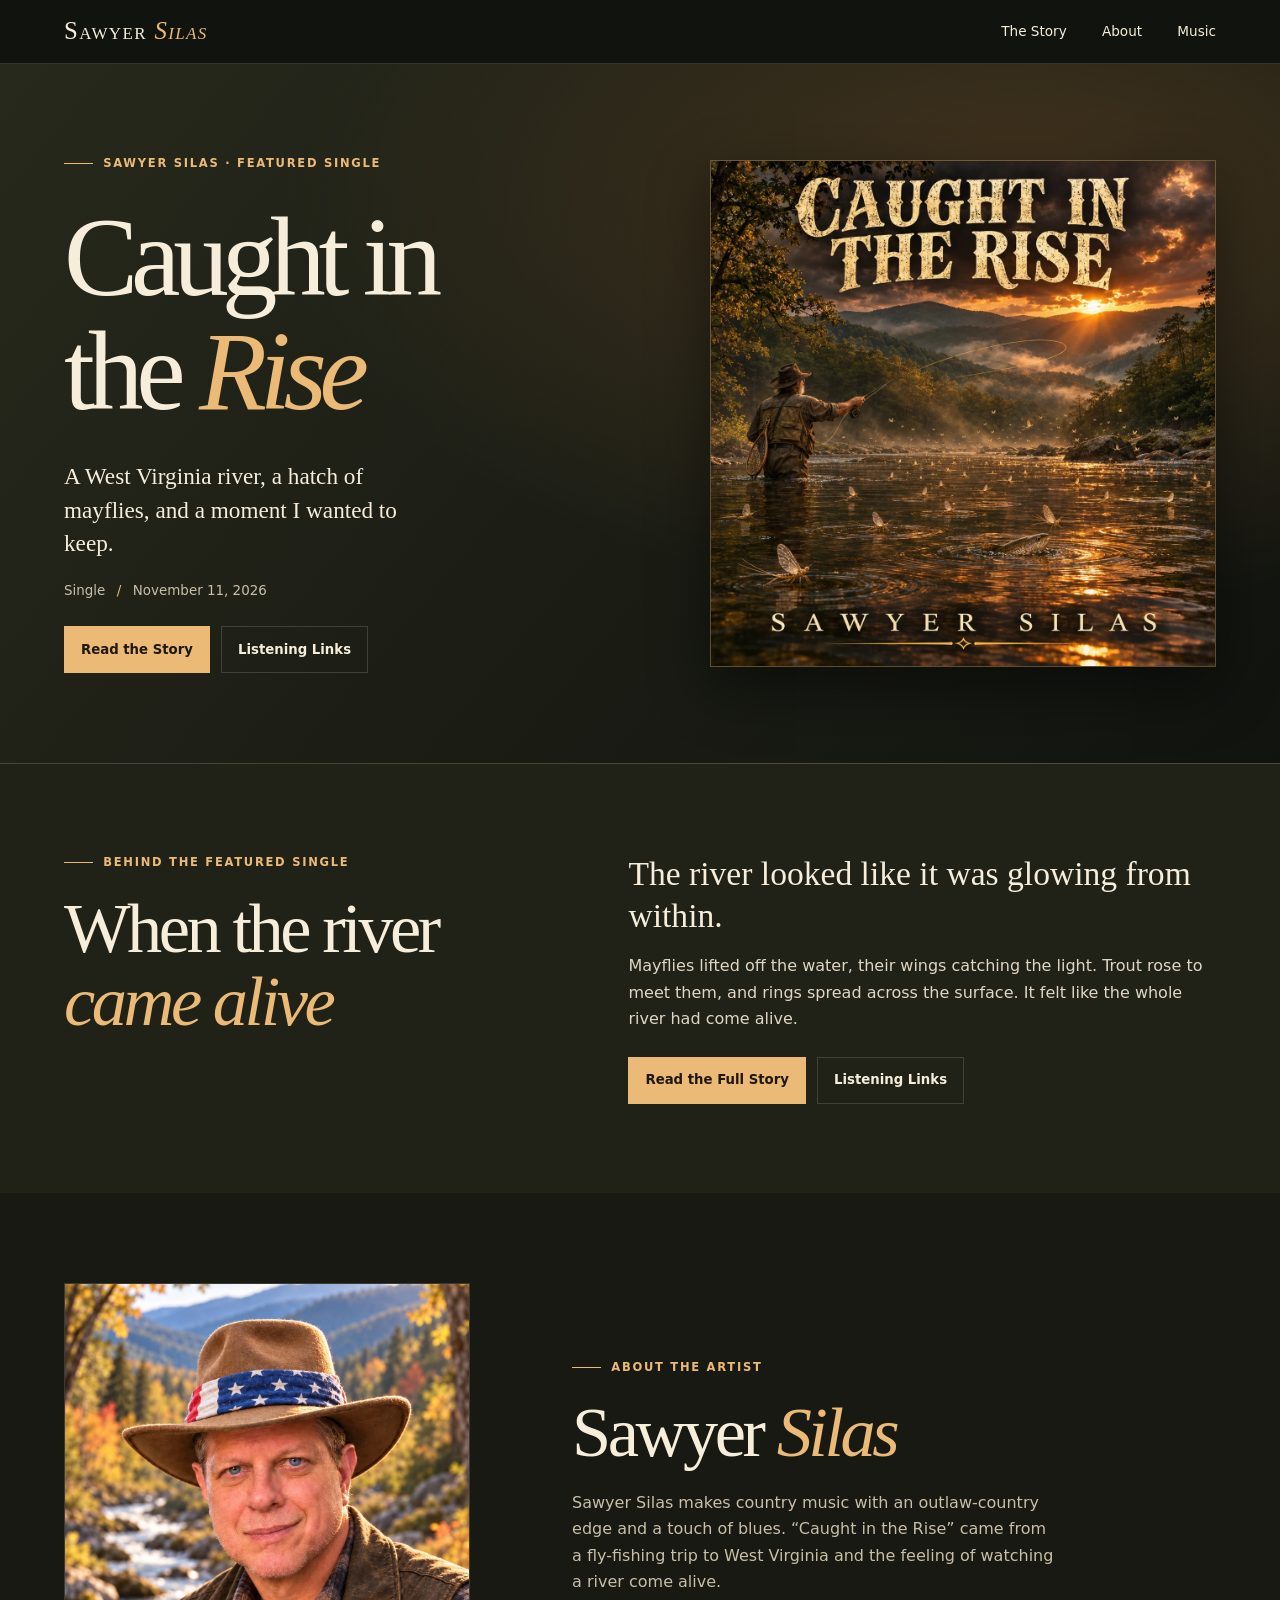
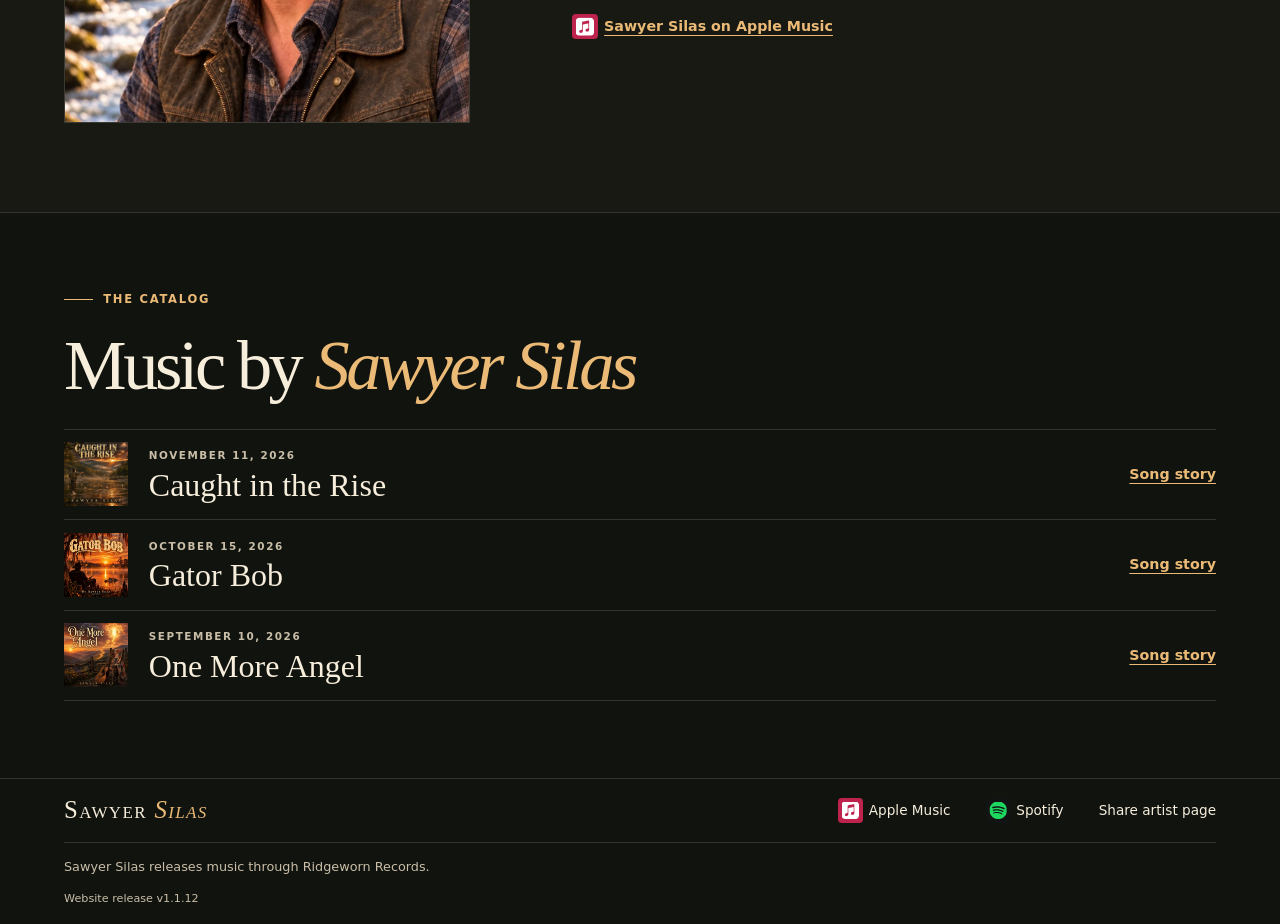
==== public/index.html @ faea5352 "Add files via upload" ====
<!doctype html>
<html lang="en">
<head>
  <meta charset="utf-8">
  <meta name="viewport" content="width=device-width, initial-scale=1">
  <meta name="theme-color" content="#171912">
  <meta name="description" content="The official music site of Sawyer Silas. Read the story behind Caught in the Rise and explore the releases.">
  <meta property="og:type" content="website">
  <meta property="og:title" content="Caught in the Rise | Sawyer Silas">
  <meta property="og:description" content="A West Virginia river, a hatch of mayflies, and the story behind Caught in the Rise by Sawyer Silas.">
  <meta property="og:image" content="./assets/caught-in-the-rise-social.jpg">
  <meta property="og:image:type" content="image/jpeg">
  <meta property="og:image:width" content="1200">
  <meta property="og:image:height" content="630">
  <meta property="og:image:alt" content="Caught in the Rise by Sawyer Silas — When the river came alive">
  <title>Sawyer Silas | Official Music</title>
  <link rel="icon" href="./assets/mark.svg" type="image/svg+xml">
  <link rel="stylesheet" href="./styles.css?v=1.1.12">
  <script src="./site.js?v=1.1.12" defer></script>
</head>
<body>
  <a class="skip" href="#main">Skip to music</a>
  <header class="top">
    <div class="wrap top-inner">
      <a class="wordmark" href="./">Sawyer <i>Silas</i></a>
      <nav aria-label="Main navigation">
        <a href="#story">The Story</a>
        <a href="#artist">About</a>
        <a href="#music">Music</a>
      </nav>
    </div>
  </header>
  <main id="main">
    <section class="hero" aria-labelledby="release-title">
      <div class="wrap hero-inner">
        <div class="hero-copy">
          <p class="eyebrow"><span></span> Sawyer Silas · Featured single</p>
          <h1 id="release-title">Caught in<br>the <em>Rise</em></h1>
          <p class="lede">A West Virginia river, a hatch of mayflies, and a moment I wanted to keep.</p>
          <p class="release-date">Single <span aria-hidden="true">/</span> <time datetime="2026-11-11">November 11, 2026</time></p>
          <div class="actions">
            <a class="button primary" href="./songs/caught-in-the-rise/#story">Read the Story</a>
            <a class="button quiet" href="./songs/caught-in-the-rise/#listen">Listening Links</a>
          </div>
        </div>
        <figure class="cover">
          <img src="./assets/caught-in-the-rise.webp" alt="Caught in the Rise cover art showing a fly angler casting across a mountain river at sunset" width="1200" height="1200" fetchpriority="high">
        </figure>
      </div>
    </section>

    <section class="story" id="story" aria-labelledby="story-title">
      <div class="wrap story-grid">
        <div>
          <p class="eyebrow"><span></span> Behind the featured single</p>
          <h2 id="story-title">When the river<br><em>came alive</em></h2>
        </div>
        <div class="story-copy">
          <p class="opening">The river looked like it was glowing from within.</p>
          <p>Mayflies lifted off the water, their wings catching the light. Trout rose to meet them, and rings spread across the surface. It felt like the whole river had come alive.</p>
          <div class="actions" id="listen">
            <a class="button primary" href="./songs/caught-in-the-rise/#story">Read the Full Story</a>
            <a class="button quiet" href="./songs/caught-in-the-rise/#listen">Listening Links</a>
          </div>
        </div>
      </div>
    </section>

    <section class="artist" id="artist" aria-labelledby="artist-title">
      <div class="wrap artist-grid">
        <img class="portrait" src="./assets/sawyer-silas.webp" alt="Sawyer Silas in a brown hat beside an autumn mountain creek" width="1122" height="1402" loading="lazy">
        <div>
          <p class="eyebrow"><span></span> About the artist</p>
          <h2 id="artist-title">Sawyer <em>Silas</em></h2>
          <p>Sawyer Silas makes country music with an outlaw-country edge and a touch of blues. “Caught in the Rise” came from a fly-fishing trip to West Virginia and the feeling of watching a river come alive.</p>
          <a class="service-link text-link" href="https://music.apple.com/us/artist/sawyer-silas/6808334229"><svg class="service-icon" aria-hidden="true" focusable="false"><use href="./assets/music-services.svg#applemusic"></use></svg>Sawyer Silas on Apple Music</a>
        </div>
      </div>
    </section>

    <section class="music" id="music" aria-labelledby="music-title">
      <div class="wrap">
        <p class="eyebrow"><span></span> The catalog</p>
        <h2 id="music-title">Music by <em>Sawyer Silas</em></h2>
        <div class="record-list" id="records">
          <article class="record" data-title="Caught in the Rise" data-date="2026-11-11">
            <img src="./assets/caught-in-the-rise.webp" alt="" width="64" height="64" loading="lazy">
            <div><p class="record-date"><time datetime="2026-11-11">November 11, 2026</time></p><h3><a href="./songs/caught-in-the-rise/">Caught in the Rise</a></h3></div>
            <a class="text-link" href="./songs/caught-in-the-rise/#story" aria-label="Read the story behind Caught in the Rise">Song story</a>
          </article>
          <article class="record" data-title="Gator Bob" data-date="2026-10-15">
            <img src="./assets/gator-bob.jpg" alt="" width="64" height="64" loading="lazy">
            <div><p class="record-date"><time datetime="2026-10-15">October 15, 2026</time></p><h3><a href="./songs/gator-bob/">Gator Bob</a></h3></div>
            <a class="text-link" href="./songs/gator-bob/#story" aria-label="Read the story behind Gator Bob">Song story</a>
          </article>
          <article class="record" data-title="One More Angel" data-date="2026-09-10">
            <img src="./assets/one-more-angel.jpg" alt="" width="64" height="64" loading="lazy">
            <div><p class="record-date"><time datetime="2026-09-10">September 10, 2026</time></p><h3><a href="./songs/one-more-angel/">One More Angel</a></h3></div>
            <a class="text-link" href="./songs/one-more-angel/#story" aria-label="Read the story behind One More Angel">Song story</a>
          </article>
        </div>
      </div>
    </section>
  </main>
  <footer class="footer">
    <div class="wrap footer-inner">
      <a class="wordmark" href="./">Sawyer <i>Silas</i></a>
      <nav aria-label="Artist and sharing links">
        <a class="service-link" href="https://music.apple.com/us/artist/sawyer-silas/6808334229"><svg class="service-icon" aria-hidden="true" focusable="false"><use href="./assets/music-services.svg#applemusic"></use></svg>Apple Music</a>
        <a class="service-link" href="https://open.spotify.com/artist/2IvsRWouUpZ3KpmjlUSfos"><svg class="service-icon" aria-hidden="true" focusable="false"><use href="./assets/music-services.svg#spotify"></use></svg>Spotify</a>
        <button id="share" type="button" hidden>Share artist page</button>
      </nav>
      <span id="share-status" role="status"></span>
    </div>
    <p class="wrap label-credit">Sawyer Silas releases music through Ridgeworn Records.</p>
    <p class="wrap site-release">Website release v1.1.12</p>
  </footer>
</body>
</html>
---- public/styles.css ----
:root{color-scheme:dark;--ink:#171912;--deep:#11130f;--cream:#f6eddb;--muted:#c9bea8;--gold:#ebba76;--line:#ffffff25;--serif:Georgia,"Times New Roman",serif;--sans:system-ui,sans-serif}
*{box-sizing:border-box}
[hidden]{display:none!important}
html{scroll-behavior:smooth}
body{margin:0;background:var(--ink);color:var(--cream);font:1rem/1.65 var(--sans)}
a{color:inherit;text-decoration:none}
button{font:inherit}
a:focus-visible,button:focus-visible,audio:focus-visible{outline:2px solid var(--gold);outline-offset:5px}
img{display:block;max-width:100%;height:auto}
figure,p{margin:0}
.wrap{width:min(100% - 3rem,1152px);margin-inline:auto}
.skip{position:absolute;top:1rem;left:1rem;z-index:2;transform:translateY(-200%);background:var(--gold);color:var(--deep);padding:.7rem 1rem}
.skip:focus{transform:none}
.top{border-bottom:1px solid var(--line);background:var(--deep)}
.top-inner,.footer-inner{display:flex;align-items:center;justify-content:space-between;gap:1.5rem;padding-block:1.2rem}
.wordmark{font:small-caps 1.55rem/1 var(--serif);letter-spacing:.055em;white-space:nowrap}
.wordmark i,h1 em,h2 em{color:var(--gold);font-weight:400}
nav{display:flex;align-items:center;flex-wrap:wrap;gap:clamp(.8rem,3vw,2.2rem);font-size:.85rem}
nav a:hover,.text-link:hover,nav button:hover{color:var(--gold)}
.hero{background:radial-gradient(ellipse at 80% 20%,#42331d 0%,transparent 51%),linear-gradient(130deg,#27291c,var(--deep));border-bottom:1px solid var(--line)}
.hero-inner{display:grid;grid-template-columns:1fr minmax(0,.91fr);align-items:center;gap:clamp(2.5rem,7vw,7rem);padding-block:clamp(3rem,7vw,6.6rem)}
.eyebrow,.place,.record-date{font-size:.72rem;text-transform:uppercase;letter-spacing:.15em;font-weight:700}
.eyebrow{color:var(--gold);display:flex;align-items:center;gap:.65rem}
.eyebrow span{display:inline-block;width:1.8rem;height:1px;background:currentColor}
h1,h2,h3{margin:0;font-family:var(--serif);font-weight:400;line-height:1.03}
h1{font-size:clamp(3.9rem,8.7vw,8.4rem);letter-spacing:-.065em;margin:.25em 0 .27em}
h2{font-size:clamp(2.65rem,5.5vw,5.25rem);letter-spacing:-.049em;margin:.28em 0 .3em}
h3{font-size:clamp(1.35rem,2.5vw,2rem);overflow-wrap:anywhere}
.lede{font:clamp(1.15rem,2.5vw,1.45rem)/1.45 var(--serif);max-width:29ch;color:var(--cream)}
.release-date{color:var(--muted);font-size:.84rem;margin-top:1.2rem}
.release-date span{padding-inline:.45rem;color:var(--gold)}
.actions{display:flex;flex-wrap:wrap;gap:.7rem;margin-top:1.5rem}
.button{display:inline-flex;justify-content:center;align-items:center;gap:.85rem;padding:.72rem 1rem;min-height:46px;border:1px solid var(--line);font-weight:700;font-size:.83rem}
.primary{background:var(--gold);border-color:var(--gold);color:#20180e}
.primary:hover{background:#fbd095}
.quiet:hover{border-color:var(--gold);color:var(--gold)}
.cover img{width:100%;border:1px solid #b7915870;box-shadow:0 20px 56px #0007}
.story{background:#202218}
.story-grid{display:grid;grid-template-columns:.83fr 1fr;gap:clamp(2rem,6vw,6rem);padding-block:clamp(3rem,7vw,6.2rem)}
.place{color:var(--muted)}
.story-copy{max-width:65ch}
.story-copy p+p{margin-top:1rem}
.story-copy p{color:#e0d6c5}
.story-copy .opening{font:clamp(1.45rem,3vw,2.1rem)/1.25 var(--serif);color:var(--cream)}
blockquote{margin:1.55rem 0 0;padding:.35rem 0 .35rem 1.2rem;border-left:2px solid var(--gold);font:italic clamp(1.35rem,3vw,2rem)/1.3 var(--serif);color:var(--gold)}
.listen{border-block:1px solid #8a69454d;background:#2e271b}
.listen-inner{display:grid;grid-template-columns:.83fr 1fr;align-items:center;gap:clamp(1.1rem,6vw,6rem);padding-block:clamp(2rem,5vw,4rem)}
.listen-controls{min-width:0}
.preview-panel{
  padding:clamp(.85rem,2vw,1.2rem);
  border:1px solid #ffffff45;
  border-radius:1.15rem;
  background:linear-gradient(145deg,#ffffff35,#ffffff15);
  box-shadow:0 12px 30px #0003,inset 0 1px #ffffff2b;
}
.preview-heading{display:flex;align-items:center;justify-content:space-between;gap:.7rem;margin-bottom:.7rem;font-weight:700}
.preview-length{
  padding:.16rem .6rem;
  border:1px solid #ffffff30;
  border-radius:1rem;
  background:#17141738;
  font-size:.72rem;
  white-space:nowrap;
}
.song-preview{
  display:block;
  width:100%;
  min-height:54px;
  border-radius:.75rem;
  background:#18152080;
  color-scheme:dark;
}
.preview-credit{display:flex;align-items:center;flex-wrap:wrap;gap:.65rem;margin-top:.75rem;color:var(--cream)}
.preview-credit img{width:auto;height:30px}
.preview-unavailable{font-size:.85rem}
.release-notice{
  margin-top:1rem;
  padding:.75rem .95rem;
  border:1px solid #ffffff38;
  border-radius:.7rem;
  background:linear-gradient(145deg,#ffffff29,#ffffff15);
}
.release-notice strong{display:block;color:var(--cream)}
.release-notice span{display:block;font-size:.85rem}
.service-grid{display:grid;grid-template-columns:repeat(2,minmax(0,1fr));gap:.62rem;margin-top:1rem}
.service-grid .button{
  justify-content:flex-start;
  gap:.65rem;
  min-width:0;
  min-height:52px;
  padding:.55rem .7rem;
  border:1px solid #ffffff38;
  border-radius:.7rem;
  background:linear-gradient(145deg,#ffffff29,#ffffff15);
  box-shadow:inset 0 1px #ffffff16;
  line-height:1.2;
}
.service-grid .button:hover,.service-grid .button:focus-visible{
  border-color:var(--gold);
  background:#ffffff36;
}
.service-grid .service-icon{width:1.9rem;height:1.9rem;padding:.28rem;border-radius:.38rem}
@media(max-width:350px){.service-grid{grid-template-columns:1fr}}
.artist-grid{display:grid;grid-template-columns:minmax(0,.63fr) 1fr;align-items:center;gap:clamp(2rem,8vw,8rem);padding-block:clamp(3rem,7vw,6rem)}
.portrait{width:100%;max-height:440px;object-fit:cover;object-position:center 38%;border:1px solid var(--line)}
.artist-grid p:not(.eyebrow){max-width:48ch;color:var(--muted);margin-bottom:1.15rem}
.text-link{color:var(--gold);font-size:.89rem;font-weight:700;text-decoration:underline;text-underline-offset:.28em}
.text-link:hover{color:var(--cream)}
.music{background:var(--deep);border-top:1px solid var(--line);padding-block:clamp(3rem,6vw,5.5rem)}
.record-list{margin-top:1.7rem}
.record{display:grid;grid-template-columns:64px 1fr auto;align-items:center;gap:clamp(.7rem,2vw,1.3rem);border-top:1px solid var(--line);padding-block:.8rem}
.record:last-child{border-bottom:1px solid var(--line)}
.record img{width:64px;height:64px;object-fit:cover;background:#2e271b}
.record-date{color:var(--muted);margin-bottom:.27rem;font-size:.65rem}
.footer{background:var(--deep);border-top:1px solid var(--line)}
.footer-inner{position:relative}
.label-credit{border-top:1px solid var(--line);padding-block:.8rem;color:var(--muted);font-size:.8rem}
.footer button{background:transparent;color:inherit;padding:0;border:0;cursor:pointer}
#share-status{position:absolute;bottom:.15rem;right:0;font-size:.75rem;color:var(--gold)}
@media(max-width:730px){
  .hero-inner,.story-grid,.listen-inner,.artist-grid{grid-template-columns:1fr}
  .hero-inner{gap:2rem}
  .cover{max-width:520px}
  .portrait{max-width:370px}
  .top-inner,.footer-inner{gap:.7rem}
}
@media(max-width:380px){
  .wrap{width:calc(100% - 2rem)}
  nav{gap:.65rem}
  .wordmark{font-size:1.25rem}
  .record{grid-template-columns:50px 1fr auto}
  .record img{width:50px;height:50px}
}
@media(prefers-reduced-motion:reduce){html{scroll-behavior:auto}}

.record h3 a:hover{color:var(--gold)}
.listen-inner p:not(.eyebrow){color:var(--muted)}

.theme-gator-bob{
  --ink:#19241d;
  --deep:#111b15;
  --cream:#f5f0dc;
  --muted:#c6cfb8;
  --gold:#d8dc8e;
}
.theme-gator-bob .hero{background:radial-gradient(ellipse at 21% 15%,#4d5331,transparent 62%),linear-gradient(135deg,#253b2b,var(--deep))}
.theme-gator-bob .cover img{border-color:#929965}
.theme-gator-bob .story{background:#25382c}
.theme-gator-bob .listen{background:#2d3d27;border-color:var(--line)}
@media(min-width:731px){
  .theme-gator-bob .hero-copy{grid-column:2;grid-row:1}
  .theme-gator-bob .cover{grid-column:1;grid-row:1}
}

.theme-one-more-angel{
  --ink:#272137;
  --deep:#1c1827;
  --cream:#fcf0e5;
  --muted:#ddc9d5;
  --gold:#f0c8ae;
}
.theme-one-more-angel .hero{background:radial-gradient(ellipse at 73% 30%,#674352,transparent 60%),linear-gradient(130deg,#322a43,var(--deep))}
.theme-one-more-angel .cover img{border-color:#b68583;border-radius:42% 42% .3rem .3rem / 22% 22% .3rem .3rem;object-fit:cover}
.theme-one-more-angel .story{background:#31283d}
.theme-one-more-angel .listen{background:#403043;border-color:var(--line)}
.theme-one-more-angel .story-grid{grid-template-columns:1fr;gap:1.35rem;max-width:690px}

.service-link{display:inline-flex;align-items:center;gap:.45em}
.service-icon{width:1.8em;height:1.8em;flex:none;padding:.25em;border-radius:.28em;background:#121414;fill:#fff}
.service-icon:has(use[href$="#spotify"]){fill:#1ed760}
.service-icon:has(use[href$="#applemusic"]){background:#bd234d}
.service-icon:has(use[href$="#youtube"]),.service-icon:has(use[href$="#youtubemusic"]){background:#b31421}
.service-icon:has(use[href$="#amazonmusic"]){background:#225983}
.service-icon:has(use[href$="#iheartradio"]){background:#ad1834}
.service-icon:has(use[href$="#qobuz"]){background:#0753a4}
.service-icon-wide{width:2.55em}
.site-release{padding-bottom:1rem;color:var(--muted);font-size:.7rem}
.credits{padding-block:1rem;background:var(--deep);border-top:1px solid var(--line);color:var(--muted);font-size:.82rem}
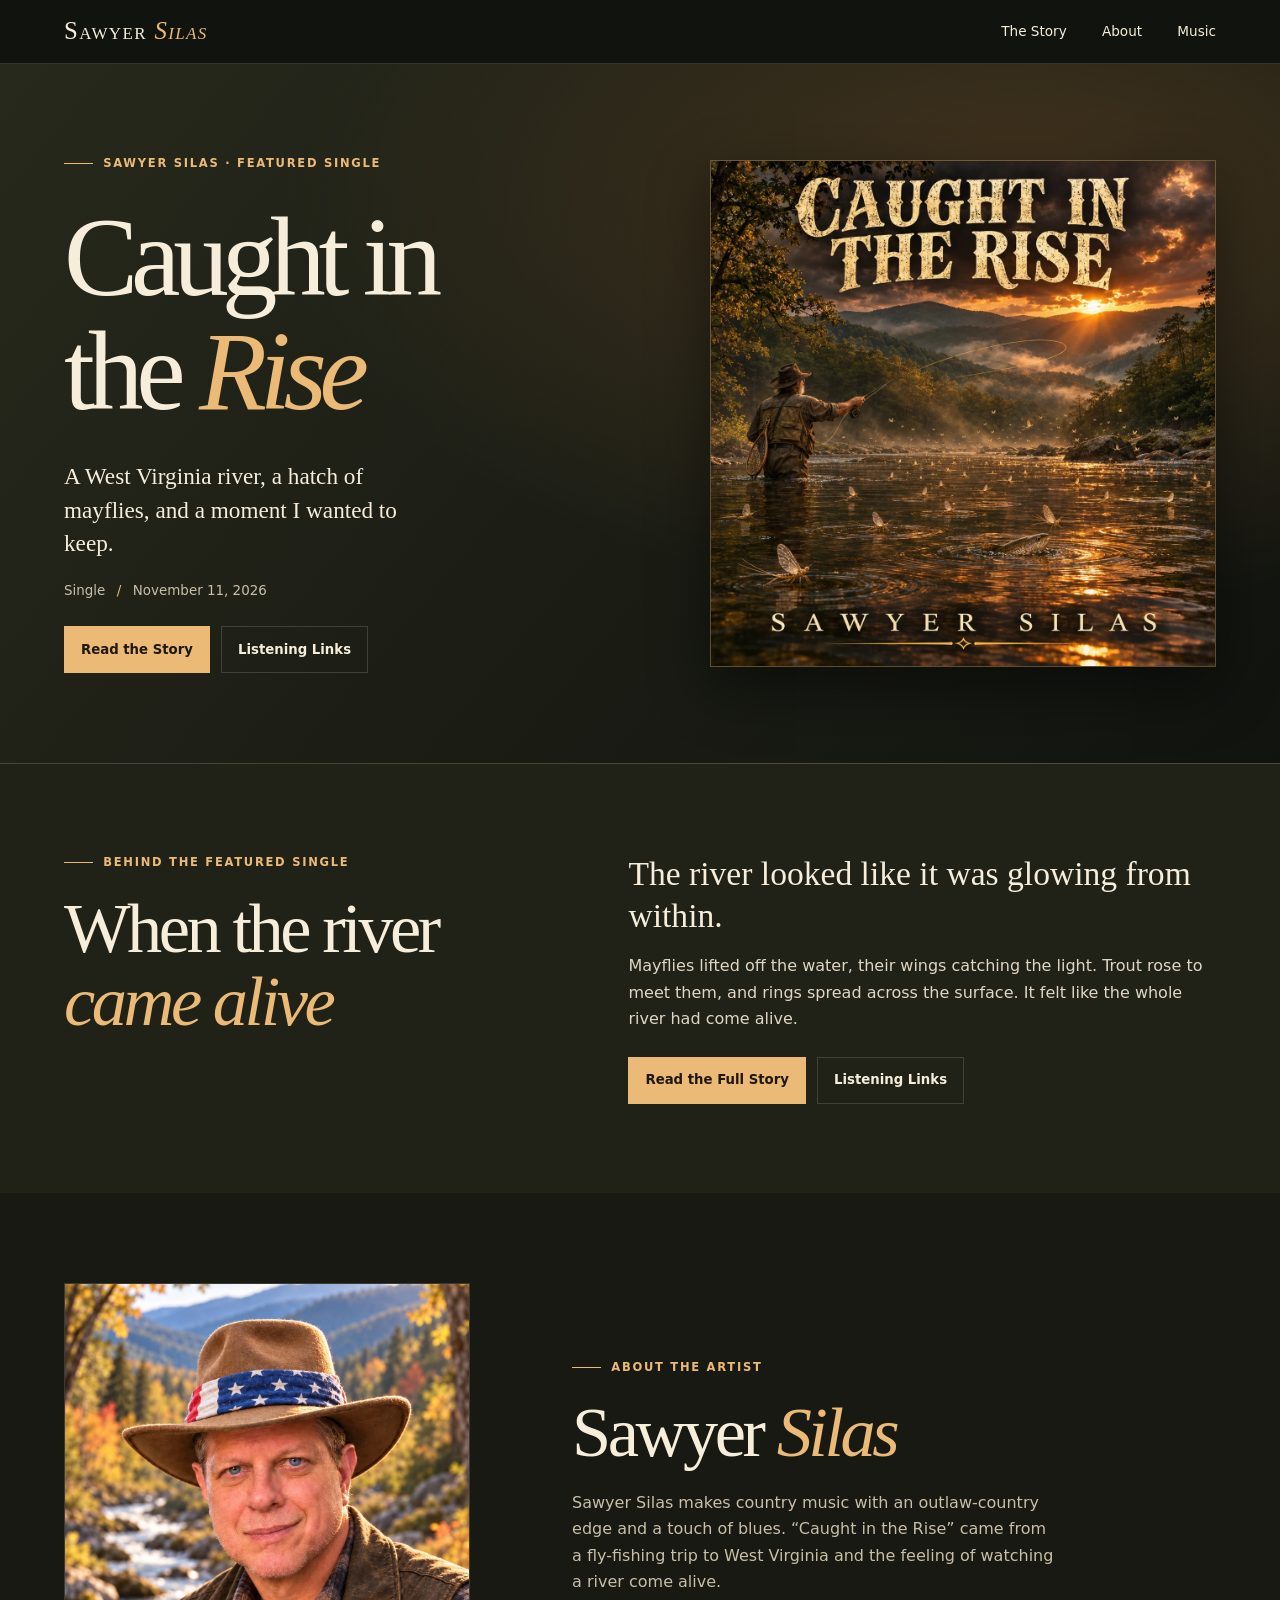
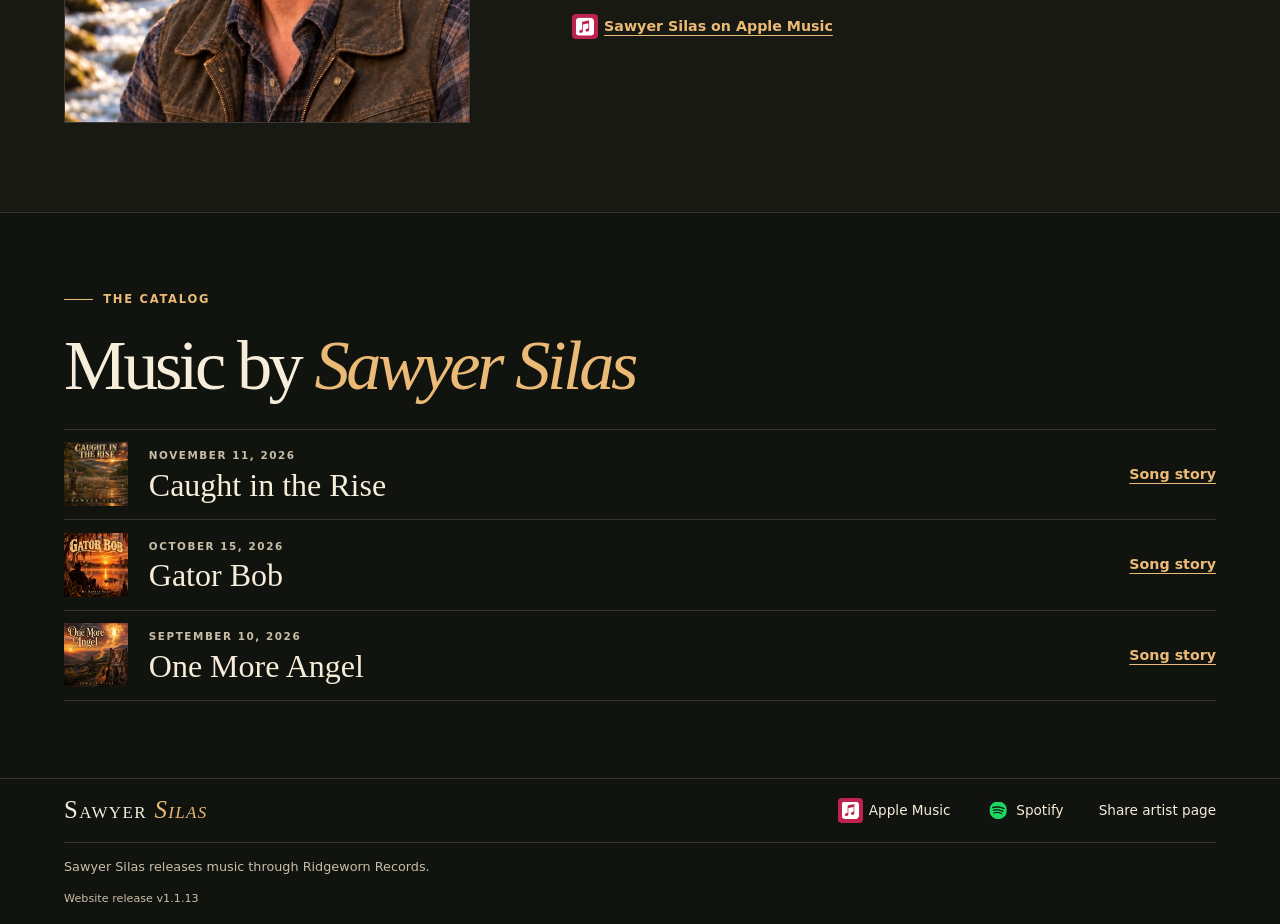
==== commit 5750dc5b: "Add files via upload" ====
--- a/public/index.html
+++ b/public/index.html
@@ -15,8 +15,8 @@
   <meta property="og:image:alt" content="Caught in the Rise by Sawyer Silas — When the river came alive">
   <title>Sawyer Silas | Official Music</title>
   <link rel="icon" href="./assets/mark.svg" type="image/svg+xml">
-  <link rel="stylesheet" href="./styles.css?v=1.1.12">
-  <script src="./site.js?v=1.1.12" defer></script>
+  <link rel="stylesheet" href="./styles.css?v=1.1.13">
+  <script src="./site.js?v=1.1.13" defer></script>
 </head>
 <body>
   <a class="skip" href="#main">Skip to music</a>
@@ -113,7 +113,7 @@
       <span id="share-status" role="status"></span>
     </div>
     <p class="wrap label-credit">Sawyer Silas releases music through Ridgeworn Records.</p>
-    <p class="wrap site-release">Website release v1.1.12</p>
+    <p class="wrap site-release">Website release v1.1.13</p>
   </footer>
 </body>
 </html>
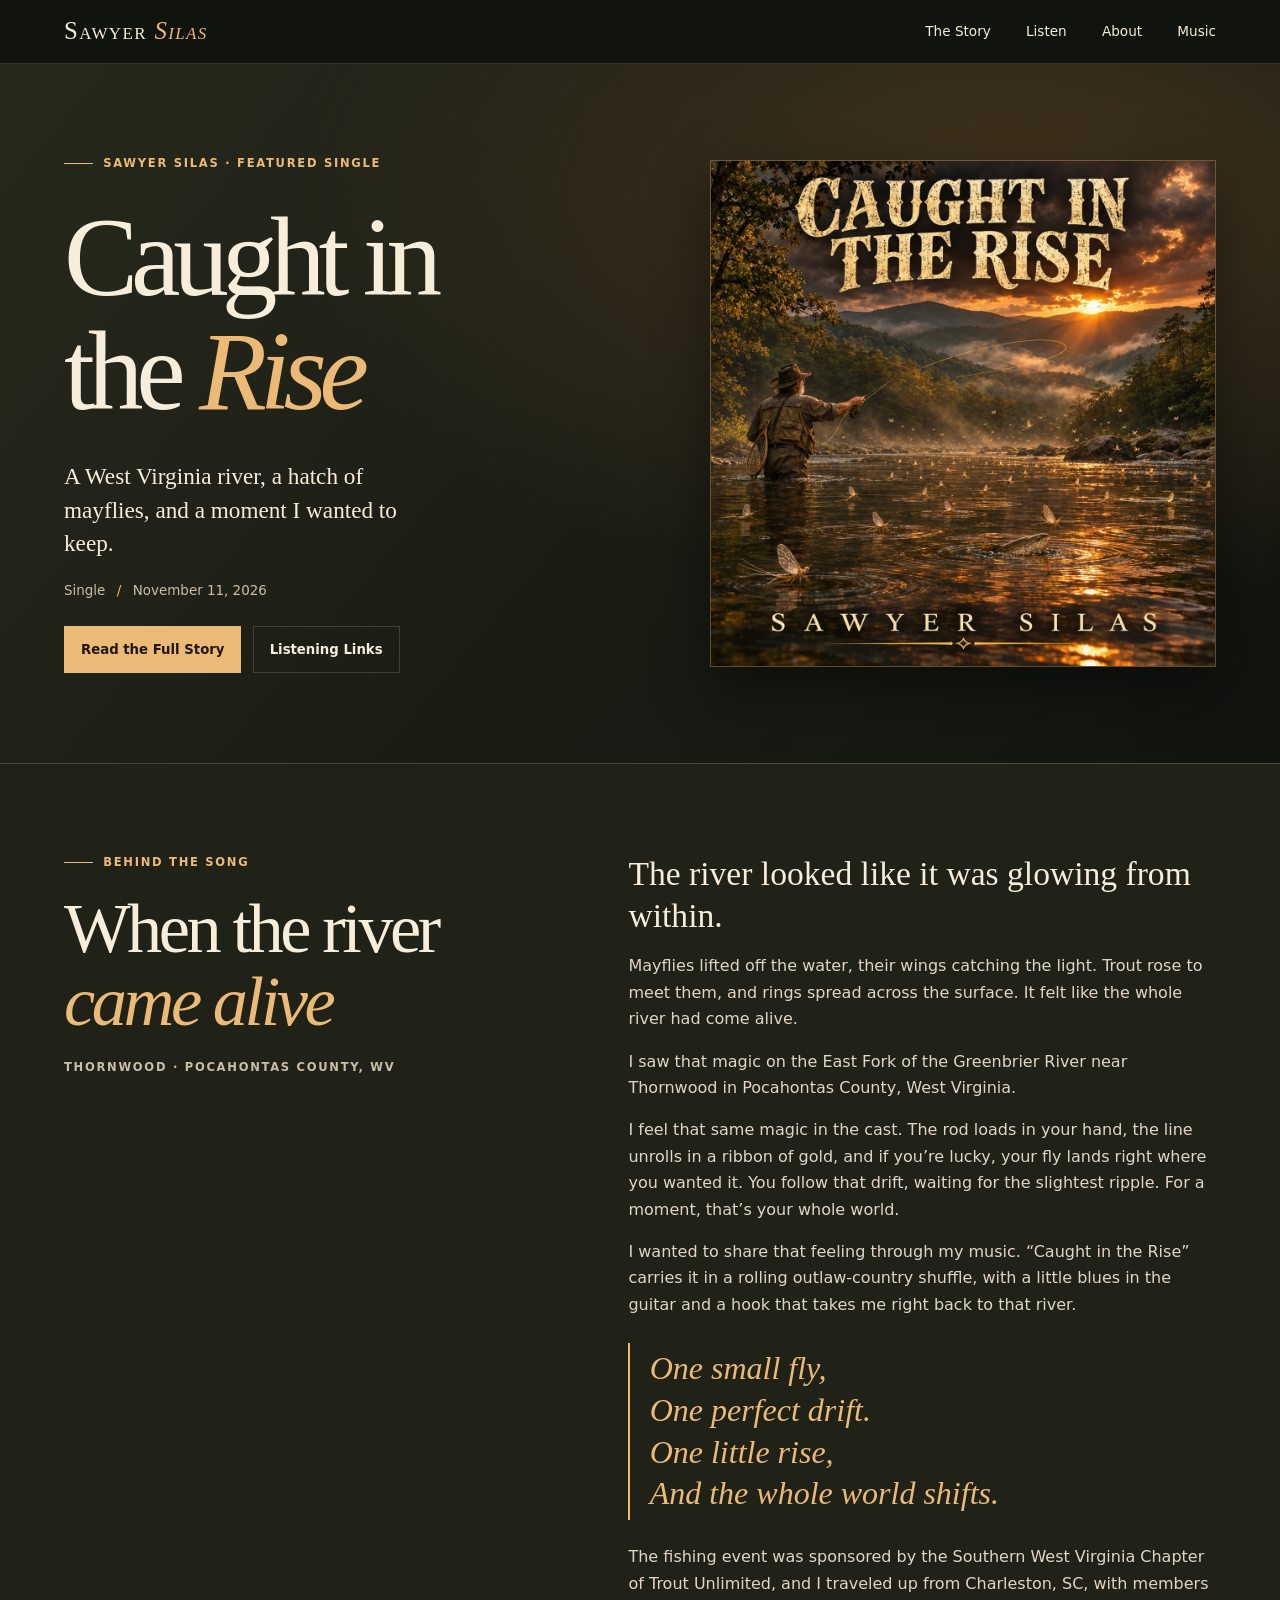
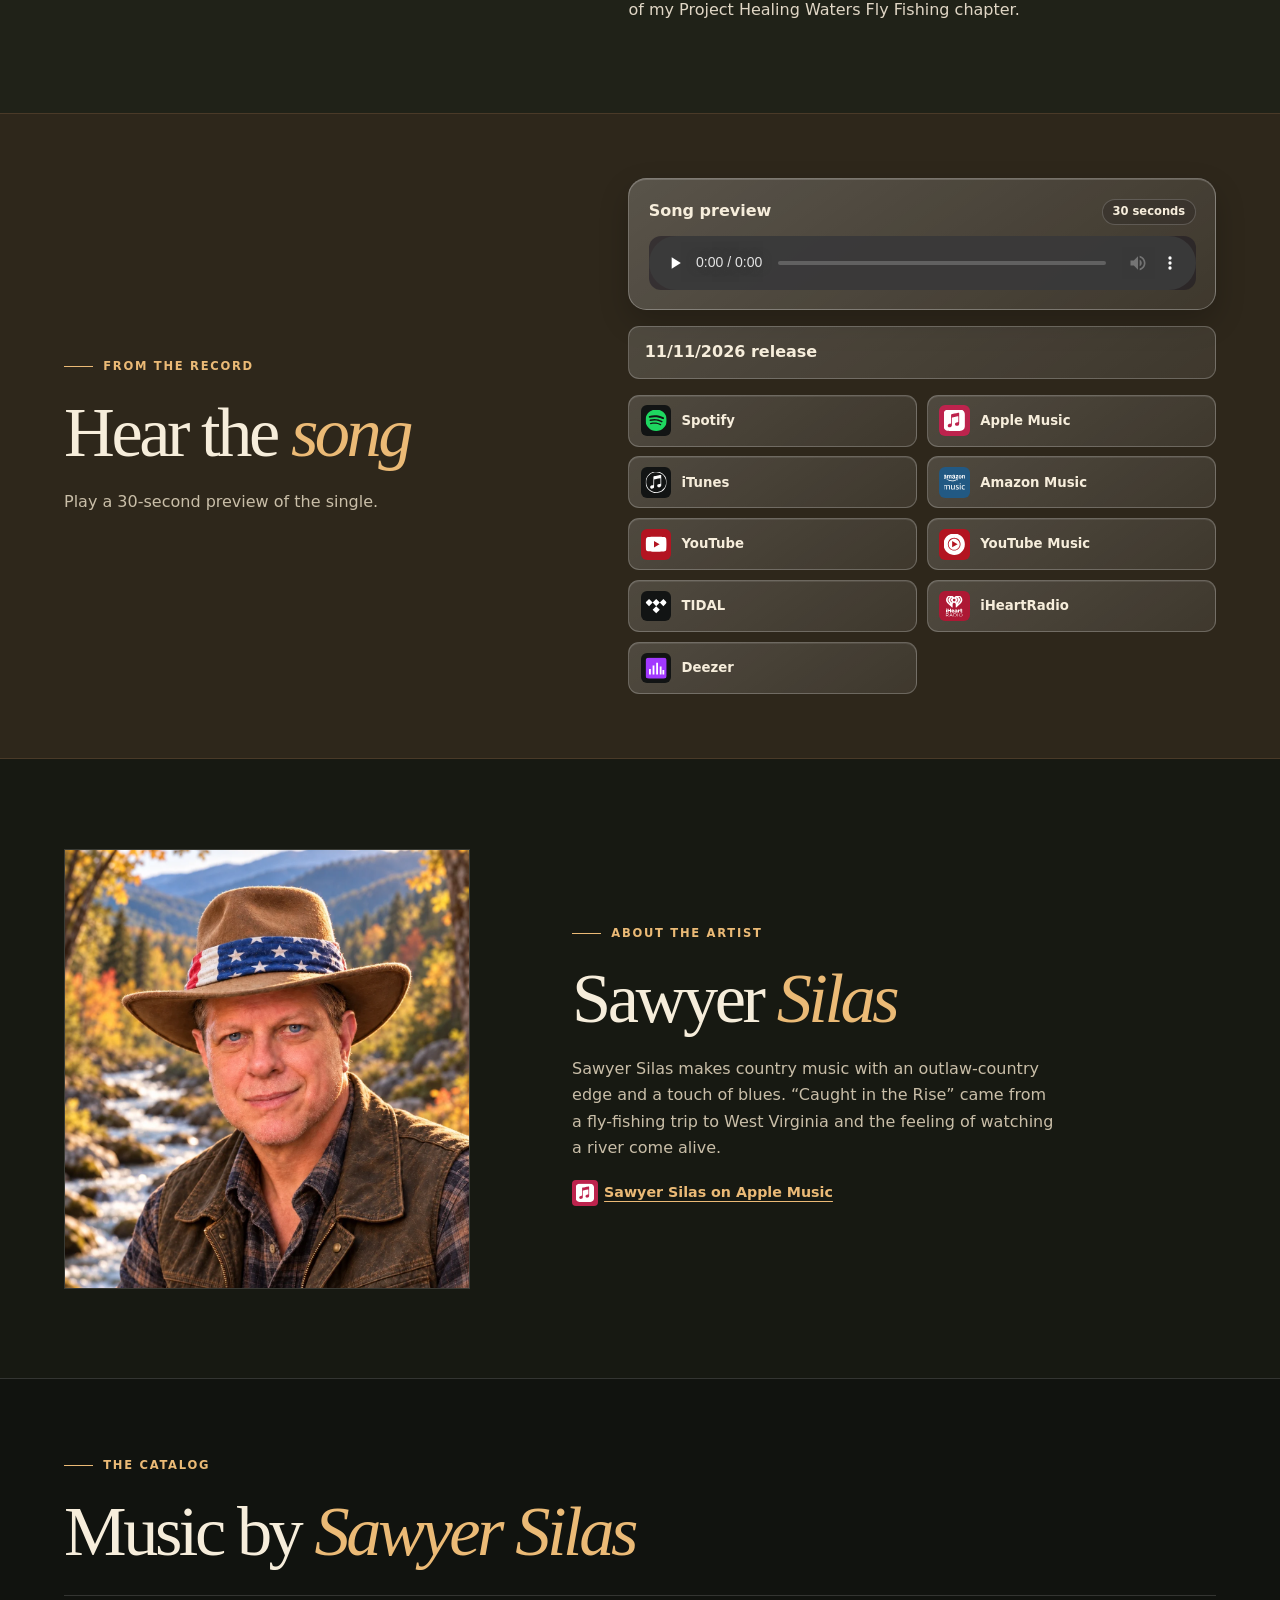
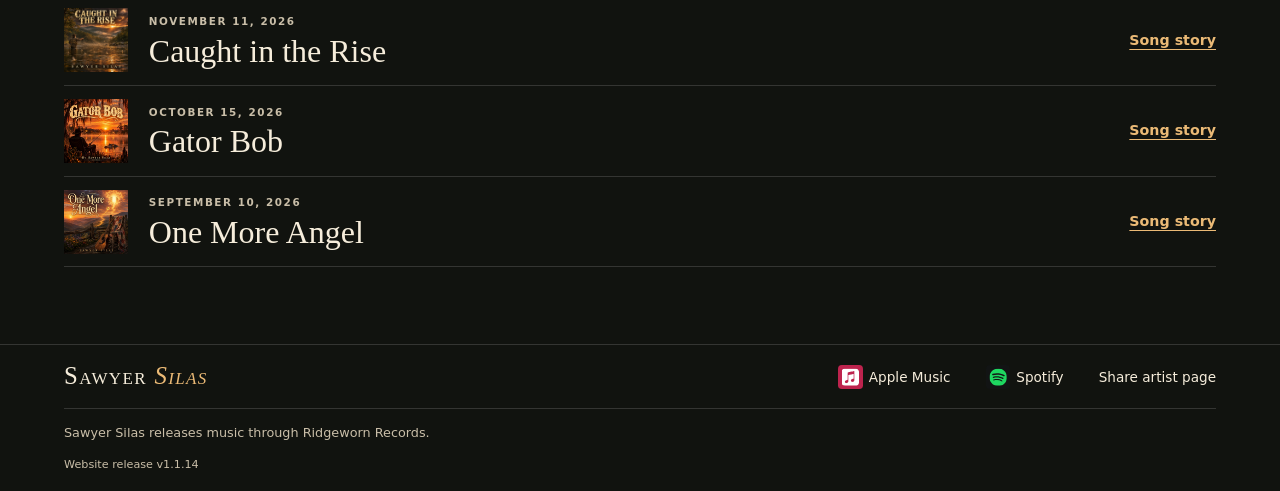
==== commit 21fef87f: "Add files via upload" ====
--- a/public/index.html
+++ b/public/index.html
@@ -25,6 +25,7 @@
       <a class="wordmark" href="./">Sawyer <i>Silas</i></a>
       <nav aria-label="Main navigation">
         <a href="#story">The Story</a>
+        <a href="#listen">Listen</a>
         <a href="#artist">About</a>
         <a href="#music">Music</a>
       </nav>
@@ -39,8 +40,8 @@
           <p class="lede">A West Virginia river, a hatch of mayflies, and a moment I wanted to keep.</p>
           <p class="release-date">Single <span aria-hidden="true">/</span> <time datetime="2026-11-11">November 11, 2026</time></p>
           <div class="actions">
-            <a class="button primary" href="./songs/caught-in-the-rise/#story">Read the Story</a>
-            <a class="button quiet" href="./songs/caught-in-the-rise/#listen">Listening Links</a>
+            <a class="button primary" href="#story">Read the Full Story</a>
+            <a class="button quiet" href="#listen">Listening Links</a>
           </div>
         </div>
         <figure class="cover">
@@ -52,15 +53,55 @@
     <section class="story" id="story" aria-labelledby="story-title">
       <div class="wrap story-grid">
         <div>
-          <p class="eyebrow"><span></span> Behind the featured single</p>
+          <p class="eyebrow"><span></span> Behind the song</p>
           <h2 id="story-title">When the river<br><em>came alive</em></h2>
+          <p class="place">Thornwood · Pocahontas County, WV</p>
         </div>
         <div class="story-copy">
           <p class="opening">The river looked like it was glowing from within.</p>
           <p>Mayflies lifted off the water, their wings catching the light. Trout rose to meet them, and rings spread across the surface. It felt like the whole river had come alive.</p>
-          <div class="actions" id="listen">
-            <a class="button primary" href="./songs/caught-in-the-rise/#story">Read the Full Story</a>
-            <a class="button quiet" href="./songs/caught-in-the-rise/#listen">Listening Links</a>
+          <p>I saw that magic on the East Fork of the Greenbrier River near Thornwood in Pocahontas County, West Virginia.</p>
+          <p>I feel that same magic in the cast. The rod loads in your hand, the line unrolls in a ribbon of gold, and if you’re lucky, your fly lands right where you wanted it. You follow that drift, waiting for the slightest ripple. For a moment, that’s your whole world.</p>
+          <p>I wanted to share that feeling through my music. “Caught in the Rise” carries it in a rolling outlaw-country shuffle, with a little blues in the guitar and a hook that takes me right back to that river.</p>
+          <blockquote>One small fly,<br>One perfect drift.<br>One little rise,<br>And the whole world shifts.</blockquote>
+          <p style="margin-top:1.5rem">The fishing event was sponsored by the Southern West Virginia Chapter of Trout Unlimited, and I traveled up from Charleston, SC, with members of my Project Healing Waters Fly Fishing chapter.</p>
+        </div>
+      </div>
+    </section>
+
+    <section class="listen" id="listen" aria-labelledby="listen-title">
+      <div class="wrap listen-inner">
+        <div>
+          <p class="eyebrow"><span></span> From the record</p>
+          <h2 id="listen-title">Hear the <em>song</em></h2>
+          <p>Play a 30-second preview of the single.</p>
+        </div>
+        <div class="listen-controls">
+          <div class="preview-panel">
+            <div class="preview-heading">
+              <span>Song preview</span>
+              <span class="preview-length">30 seconds</span>
+            </div>
+            <audio class="song-preview" controls controlslist="nodownload" preload="none" src="./assets/caught-in-the-rise-preview.m4a" aria-label="Caught in the Rise 30-second preview">
+              Your browser does not support the audio player.
+            </audio>
+            <p class="preview-unavailable" role="status" hidden>The preview is temporarily unavailable.</p>
+          </div>
+          <div class="release-links" aria-live="polite">
+            <p class="release-notice"><strong><time datetime="2026-11-11">11/11/2026</time> release</strong></p>
+            <div class="service-grid" aria-label="Streaming and download services" role="group">
+              <!-- release-services:start -->
+              <a class="service-link button" data-service="spotify" href="https://open.spotify.com/album/2Id9x5BGFVE7SSmULL5R2o"><svg class="service-icon" aria-hidden="true" focusable="false"><use href="./assets/music-services.svg#spotify"></use></svg>Spotify</a>
+              <a class="service-link button" data-service="applemusic" href="https://music.apple.com/us/album/caught-in-the-rise-single/6832419151"><svg class="service-icon" aria-hidden="true" focusable="false"><use href="./assets/music-services.svg#applemusic"></use></svg>Apple Music</a>
+              <a class="service-link button" data-service="itunes" href="https://music.apple.com/us/album/caught-in-the-rise/6832419151?i=6832419153&amp;app=itunes"><svg class="service-icon" aria-hidden="true" focusable="false"><use href="./assets/music-services.svg#itunes"></use></svg>iTunes</a>
+              <a class="service-link button" data-service="amazonmusic" href="https://music.amazon.com/albums/B0HQYWW489?trackAsin=B0HQZ57FXM"><svg class="service-icon" aria-hidden="true" focusable="false"><use href="./assets/music-services.svg#amazonmusic"></use></svg>Amazon Music</a>
+              <a class="service-link button" data-service="youtube" href="https://www.youtube.com/watch?v=YDdz8ajWzF0"><svg class="service-icon" aria-hidden="true" focusable="false"><use href="./assets/music-services.svg#youtube"></use></svg>YouTube</a>
+              <a class="service-link button" data-service="youtubemusic" href="https://music.youtube.com/watch?v=YDdz8ajWzF0"><svg class="service-icon" aria-hidden="true" focusable="false"><use href="./assets/music-services.svg#youtubemusic"></use></svg>YouTube Music</a>
+              <a class="service-link button" data-service="tidal" href="https://tidal.com/track/577215688"><svg class="service-icon" aria-hidden="true" focusable="false"><use href="./assets/music-services.svg#tidal"></use></svg>TIDAL</a>
+              <a class="service-link button" data-service="iheartradio" href="https://www.iheart.com/artist/sawyer-silas-52206517/songs/caught-in-the-rise-446341438/"><svg class="service-icon" aria-hidden="true" focusable="false"><use href="./assets/music-services.svg#iheartradio"></use></svg>iHeartRadio</a>
+              <a class="service-link button" data-service="deezer" href="https://www.deezer.com/us/album/1142051611"><svg class="service-icon" aria-hidden="true" focusable="false"><use href="./assets/music-services.svg#deezer"></use></svg>Deezer</a>
+              <!-- release-services:end -->
+            </div>
           </div>
         </div>
       </div>
@@ -113,7 +154,7 @@
       <span id="share-status" role="status"></span>
     </div>
     <p class="wrap label-credit">Sawyer Silas releases music through Ridgeworn Records.</p>
-    <p class="wrap site-release">Website release v1.1.13</p>
+    <p class="wrap site-release">Website release v1.1.14</p>
   </footer>
 </body>
 </html>
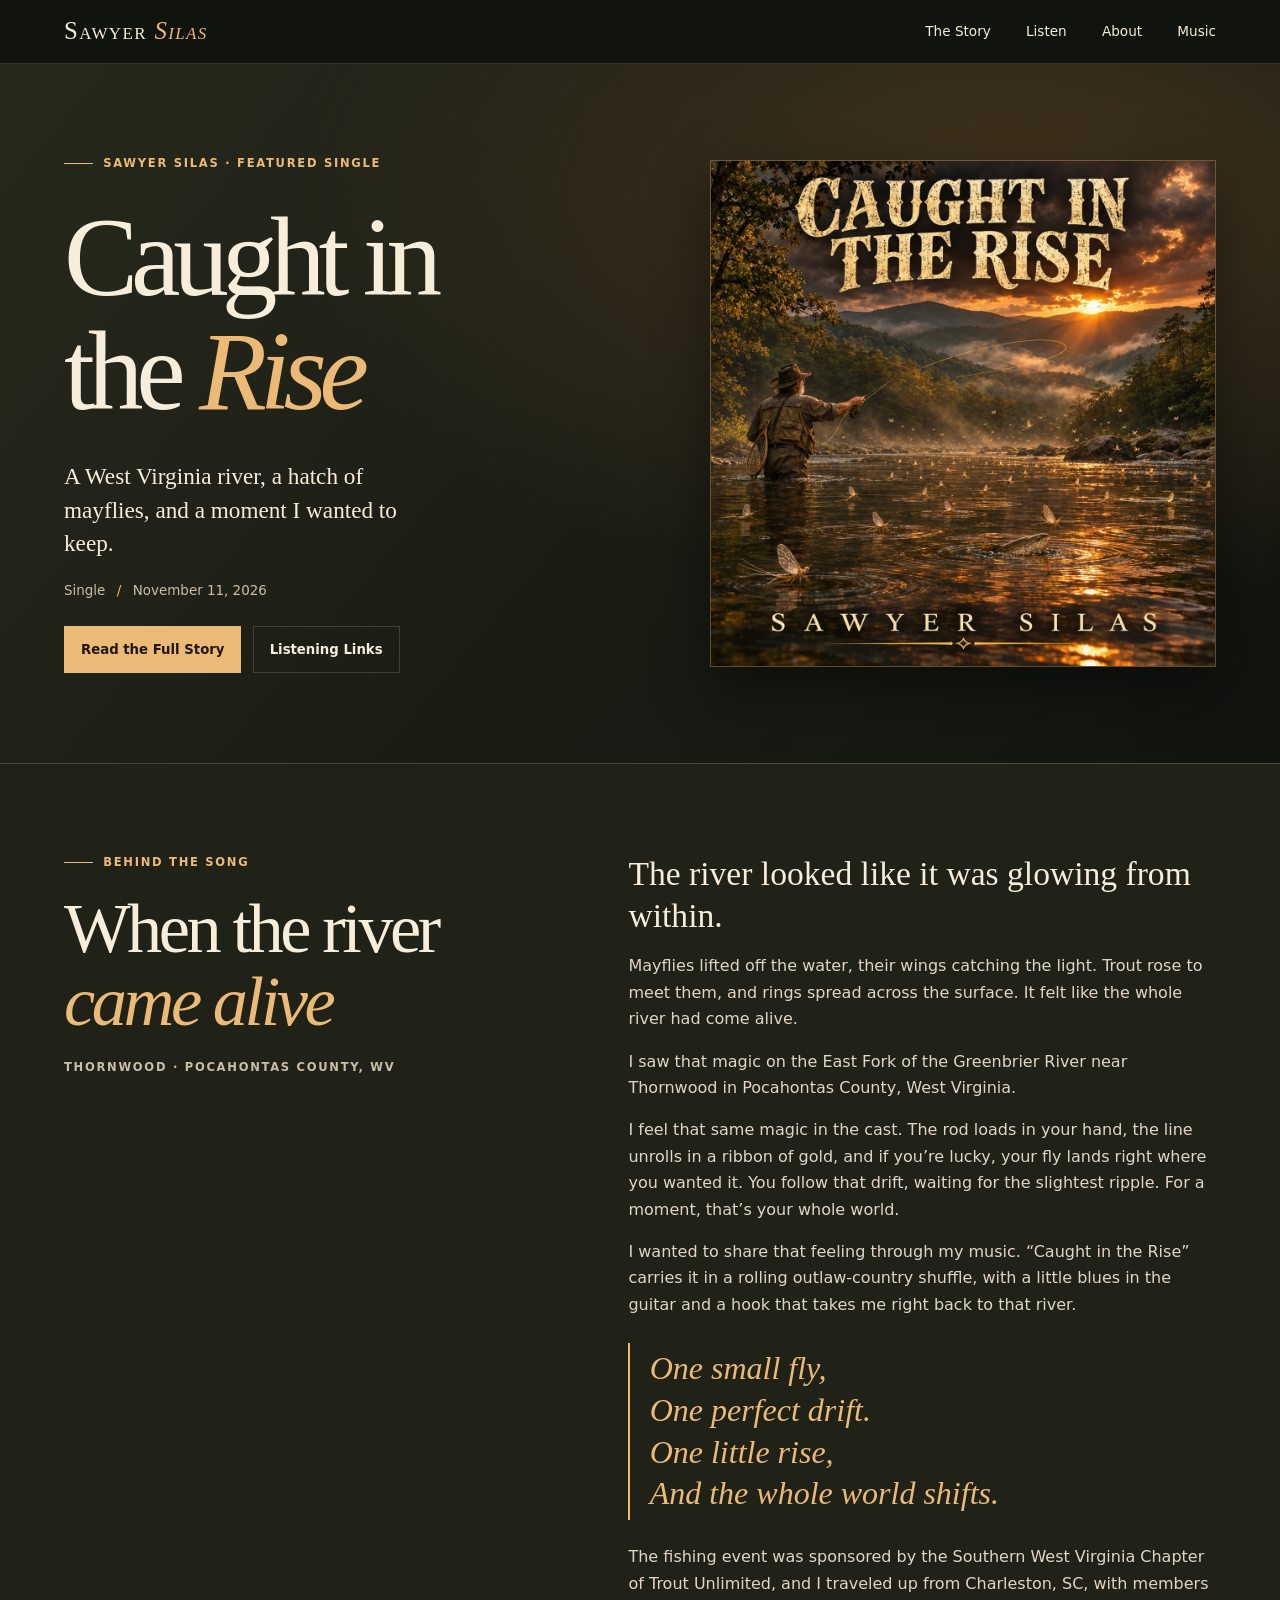
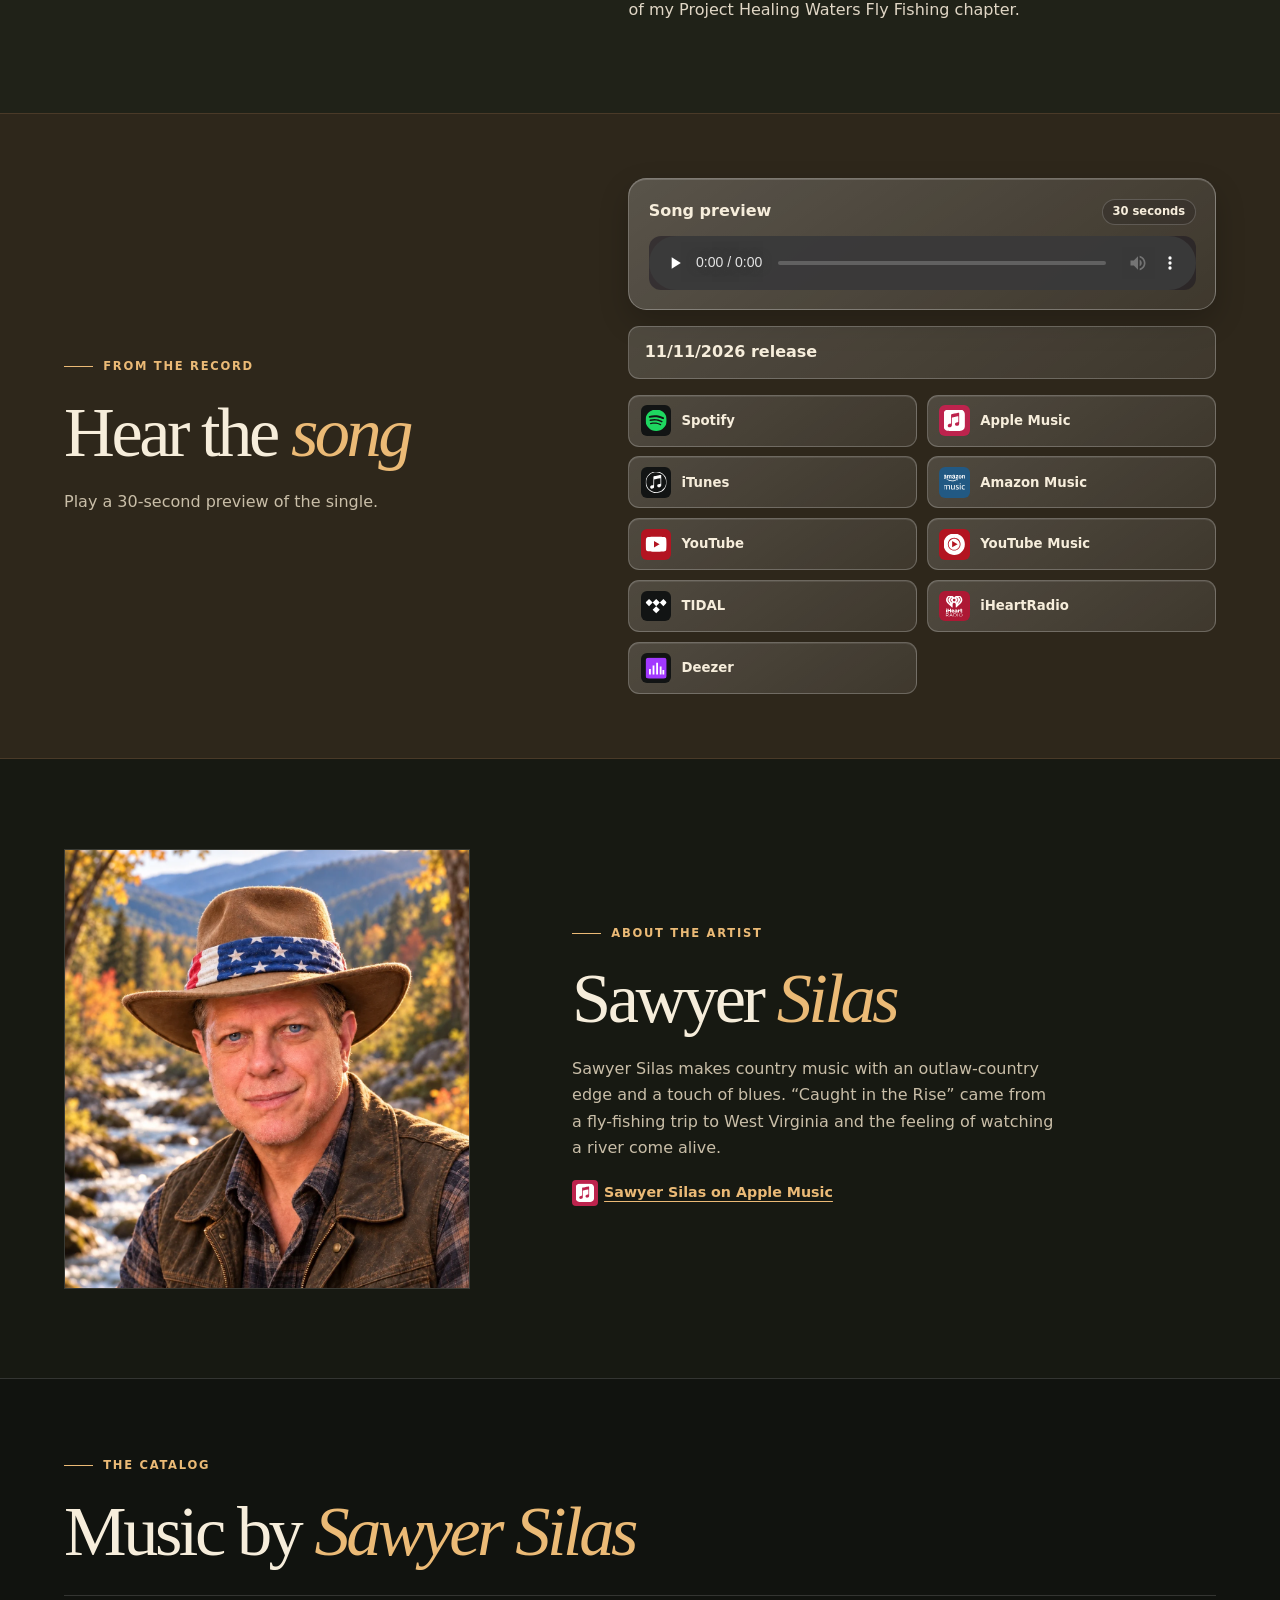
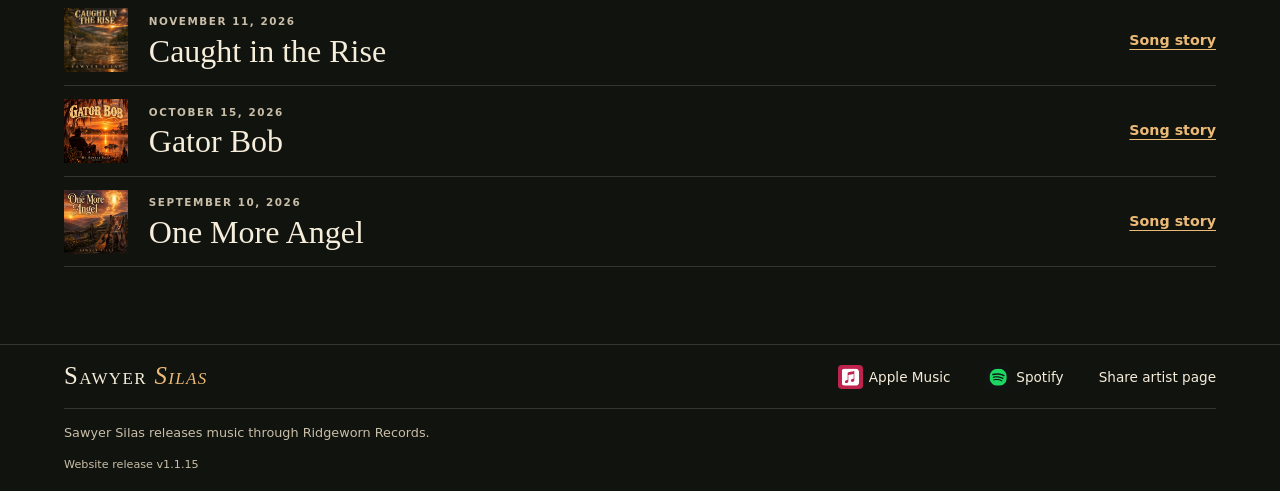
==== commit f4e8250e: "Add files via upload" ====
--- a/public/index.html
+++ b/public/index.html
@@ -154,7 +154,7 @@
       <span id="share-status" role="status"></span>
     </div>
     <p class="wrap label-credit">Sawyer Silas releases music through Ridgeworn Records.</p>
-    <p class="wrap site-release">Website release v1.1.14</p>
+    <p class="wrap site-release">Website release v1.1.15</p>
   </footer>
 </body>
 </html>
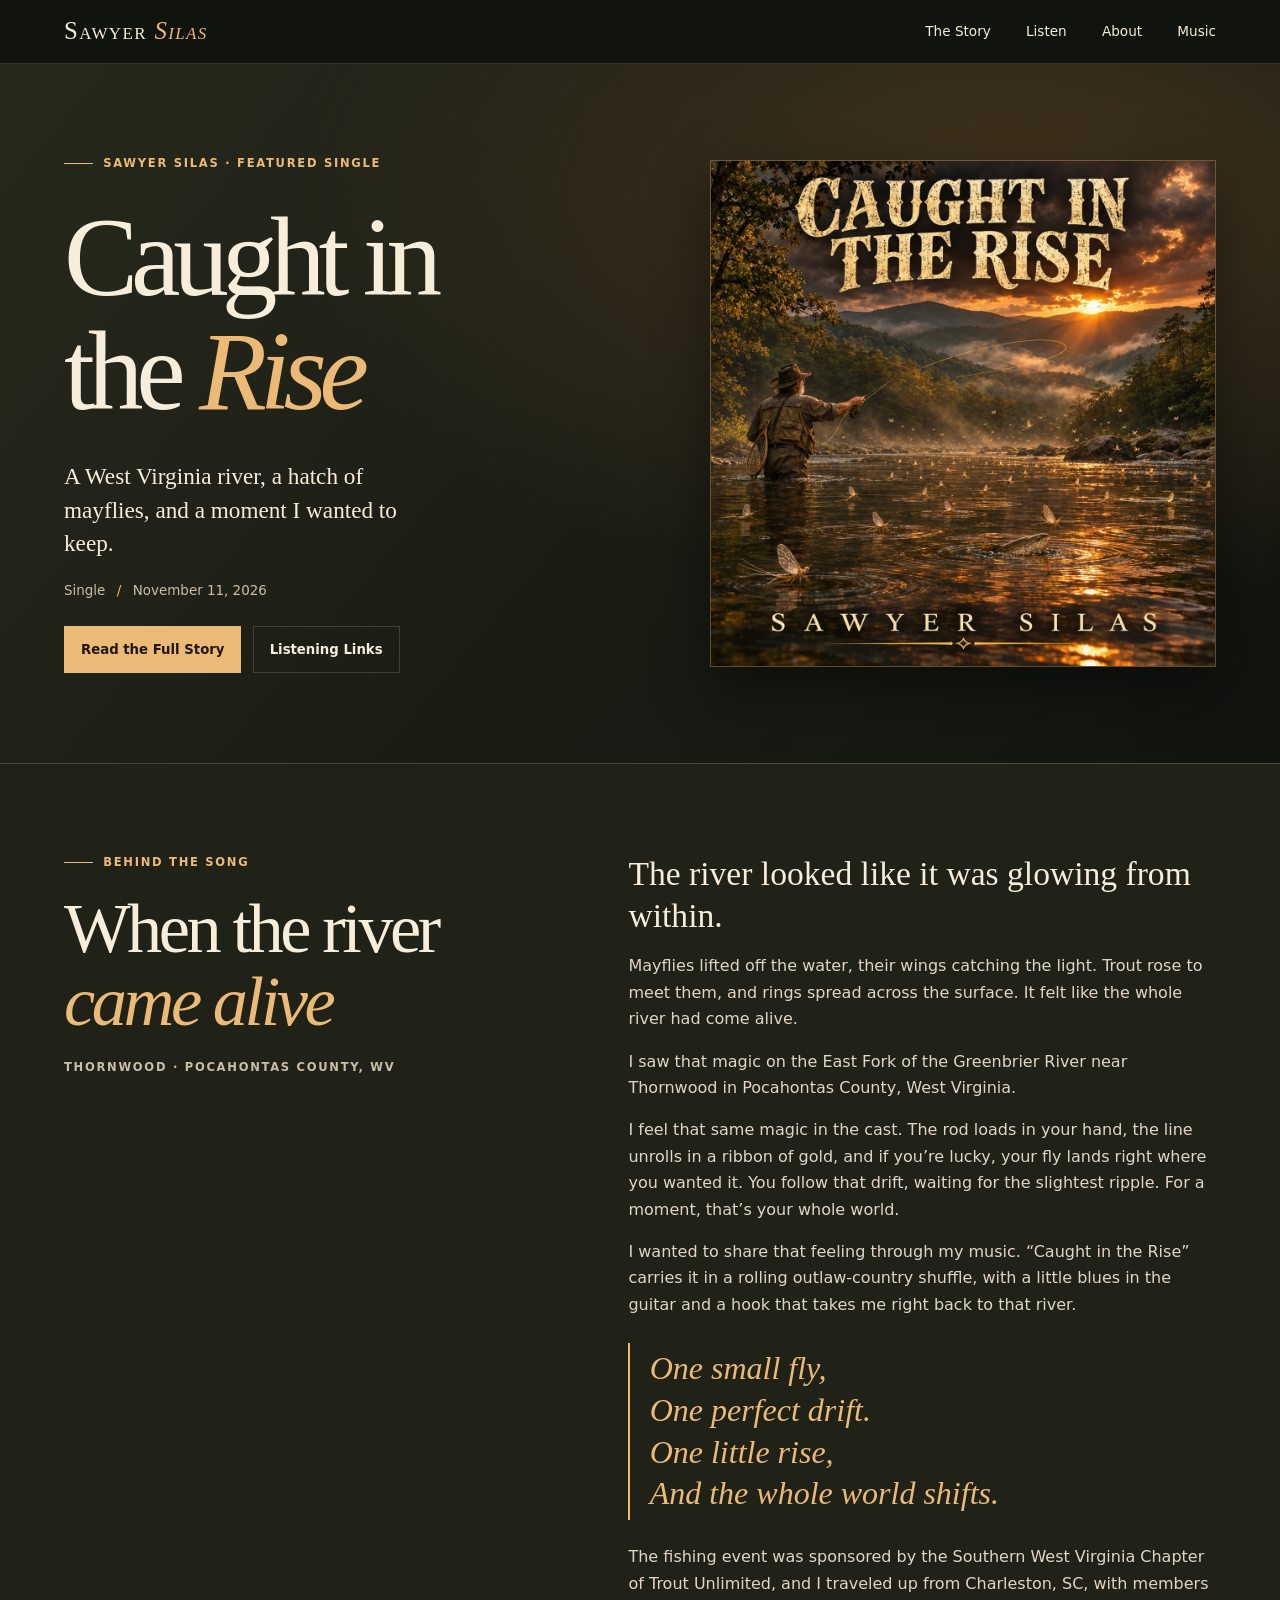
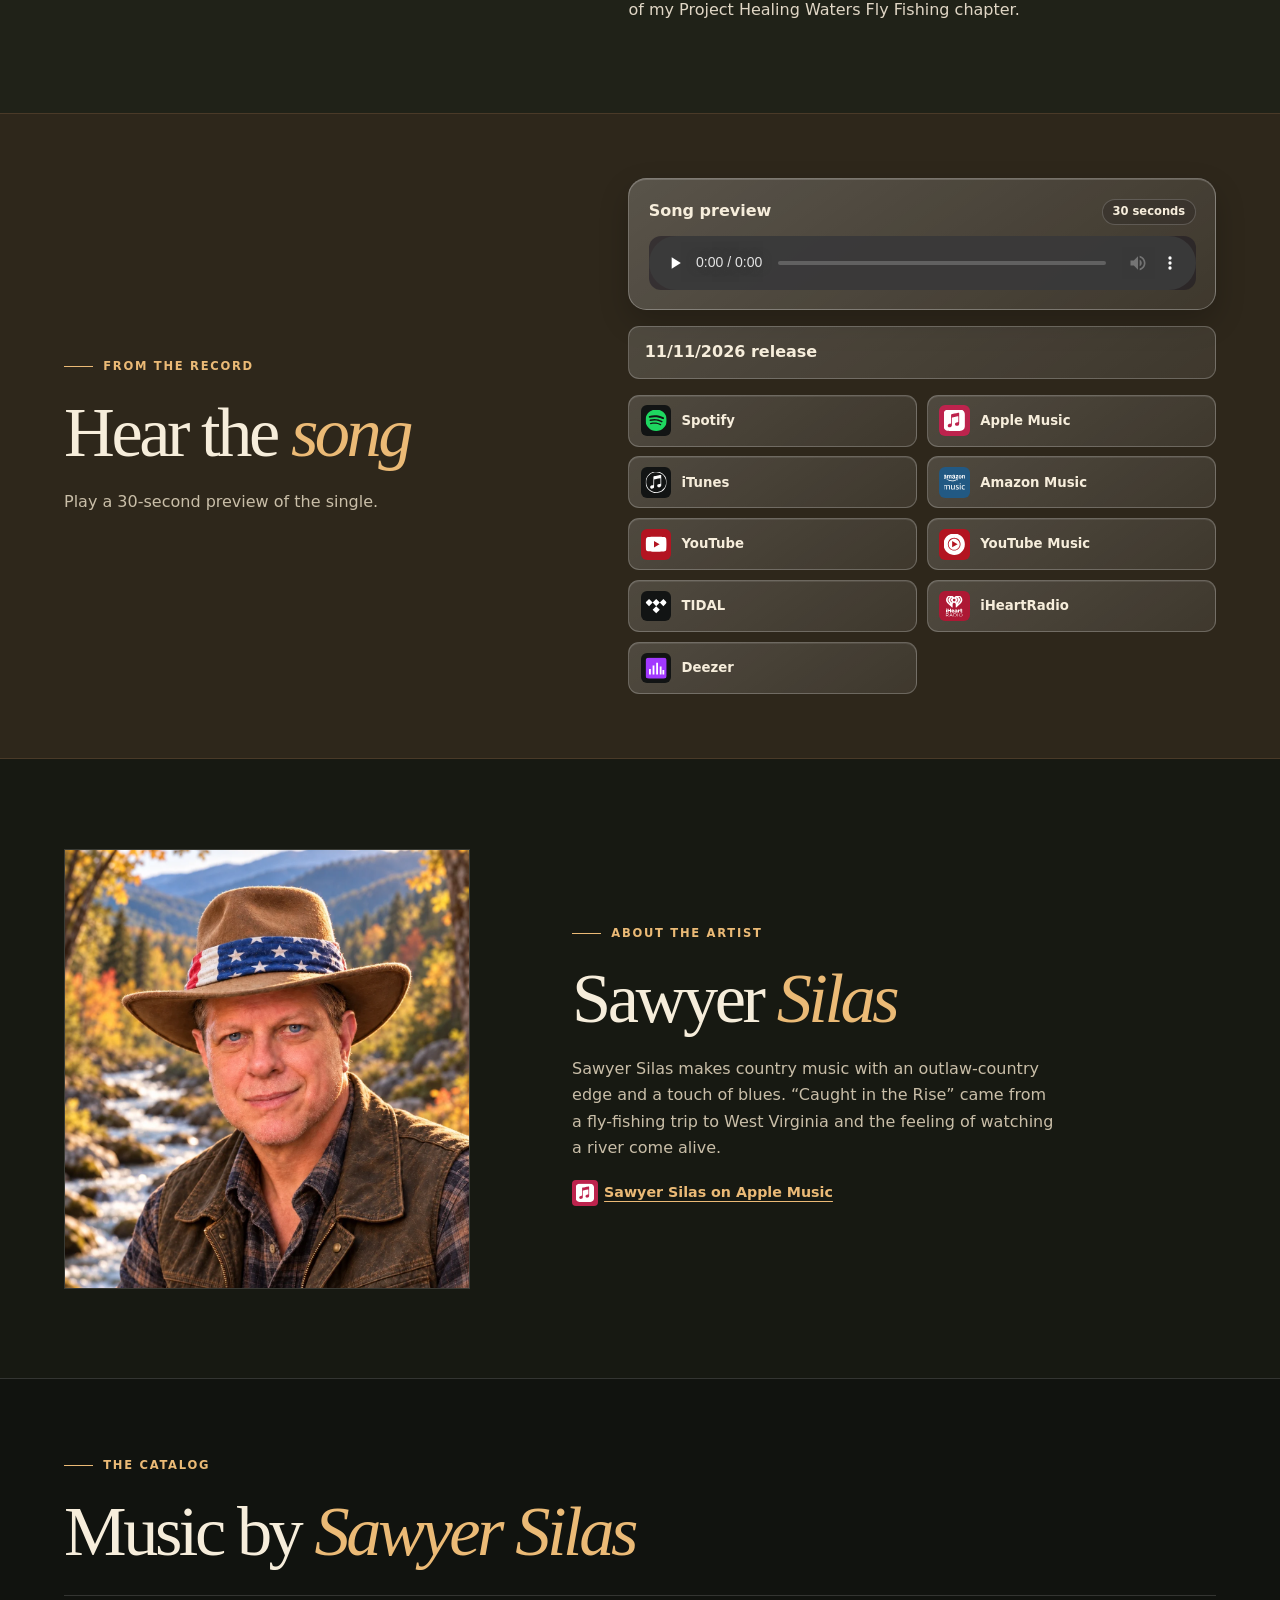
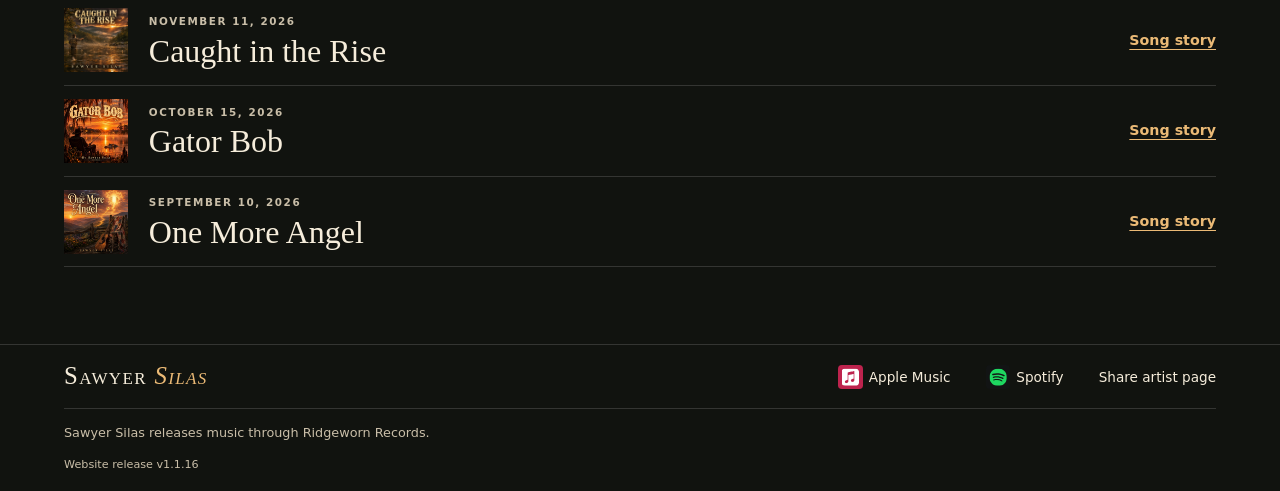
==== commit 8588dd1b: "Add files via upload" ====
--- a/public/index.html
+++ b/public/index.html
@@ -15,8 +15,8 @@
   <meta property="og:image:alt" content="Caught in the Rise by Sawyer Silas — When the river came alive">
   <title>Sawyer Silas | Official Music</title>
   <link rel="icon" href="./assets/mark.svg" type="image/svg+xml">
-  <link rel="stylesheet" href="./styles.css?v=1.1.13">
-  <script src="./site.js?v=1.1.13" defer></script>
+  <link rel="stylesheet" href="./styles.css?v=1.1.16">
+  <script src="./site.js?v=1.1.16" defer></script>
 </head>
 <body>
   <a class="skip" href="#main">Skip to music</a>
@@ -90,7 +90,6 @@
           <div class="release-links" aria-live="polite">
             <p class="release-notice"><strong><time datetime="2026-11-11">11/11/2026</time> release</strong></p>
             <div class="service-grid" aria-label="Streaming and download services" role="group">
-              <!-- release-services:start -->
               <a class="service-link button" data-service="spotify" href="https://open.spotify.com/album/2Id9x5BGFVE7SSmULL5R2o"><svg class="service-icon" aria-hidden="true" focusable="false"><use href="./assets/music-services.svg#spotify"></use></svg>Spotify</a>
               <a class="service-link button" data-service="applemusic" href="https://music.apple.com/us/album/caught-in-the-rise-single/6832419151"><svg class="service-icon" aria-hidden="true" focusable="false"><use href="./assets/music-services.svg#applemusic"></use></svg>Apple Music</a>
               <a class="service-link button" data-service="itunes" href="https://music.apple.com/us/album/caught-in-the-rise/6832419151?i=6832419153&amp;app=itunes"><svg class="service-icon" aria-hidden="true" focusable="false"><use href="./assets/music-services.svg#itunes"></use></svg>iTunes</a>
@@ -100,7 +99,6 @@
               <a class="service-link button" data-service="tidal" href="https://tidal.com/track/577215688"><svg class="service-icon" aria-hidden="true" focusable="false"><use href="./assets/music-services.svg#tidal"></use></svg>TIDAL</a>
               <a class="service-link button" data-service="iheartradio" href="https://www.iheart.com/artist/sawyer-silas-52206517/songs/caught-in-the-rise-446341438/"><svg class="service-icon" aria-hidden="true" focusable="false"><use href="./assets/music-services.svg#iheartradio"></use></svg>iHeartRadio</a>
               <a class="service-link button" data-service="deezer" href="https://www.deezer.com/us/album/1142051611"><svg class="service-icon" aria-hidden="true" focusable="false"><use href="./assets/music-services.svg#deezer"></use></svg>Deezer</a>
-              <!-- release-services:end -->
             </div>
           </div>
         </div>
@@ -154,7 +152,7 @@
       <span id="share-status" role="status"></span>
     </div>
     <p class="wrap label-credit">Sawyer Silas releases music through Ridgeworn Records.</p>
-    <p class="wrap site-release">Website release v1.1.15</p>
+    <p class="wrap site-release">Website release v1.1.16</p>
   </footer>
 </body>
 </html>
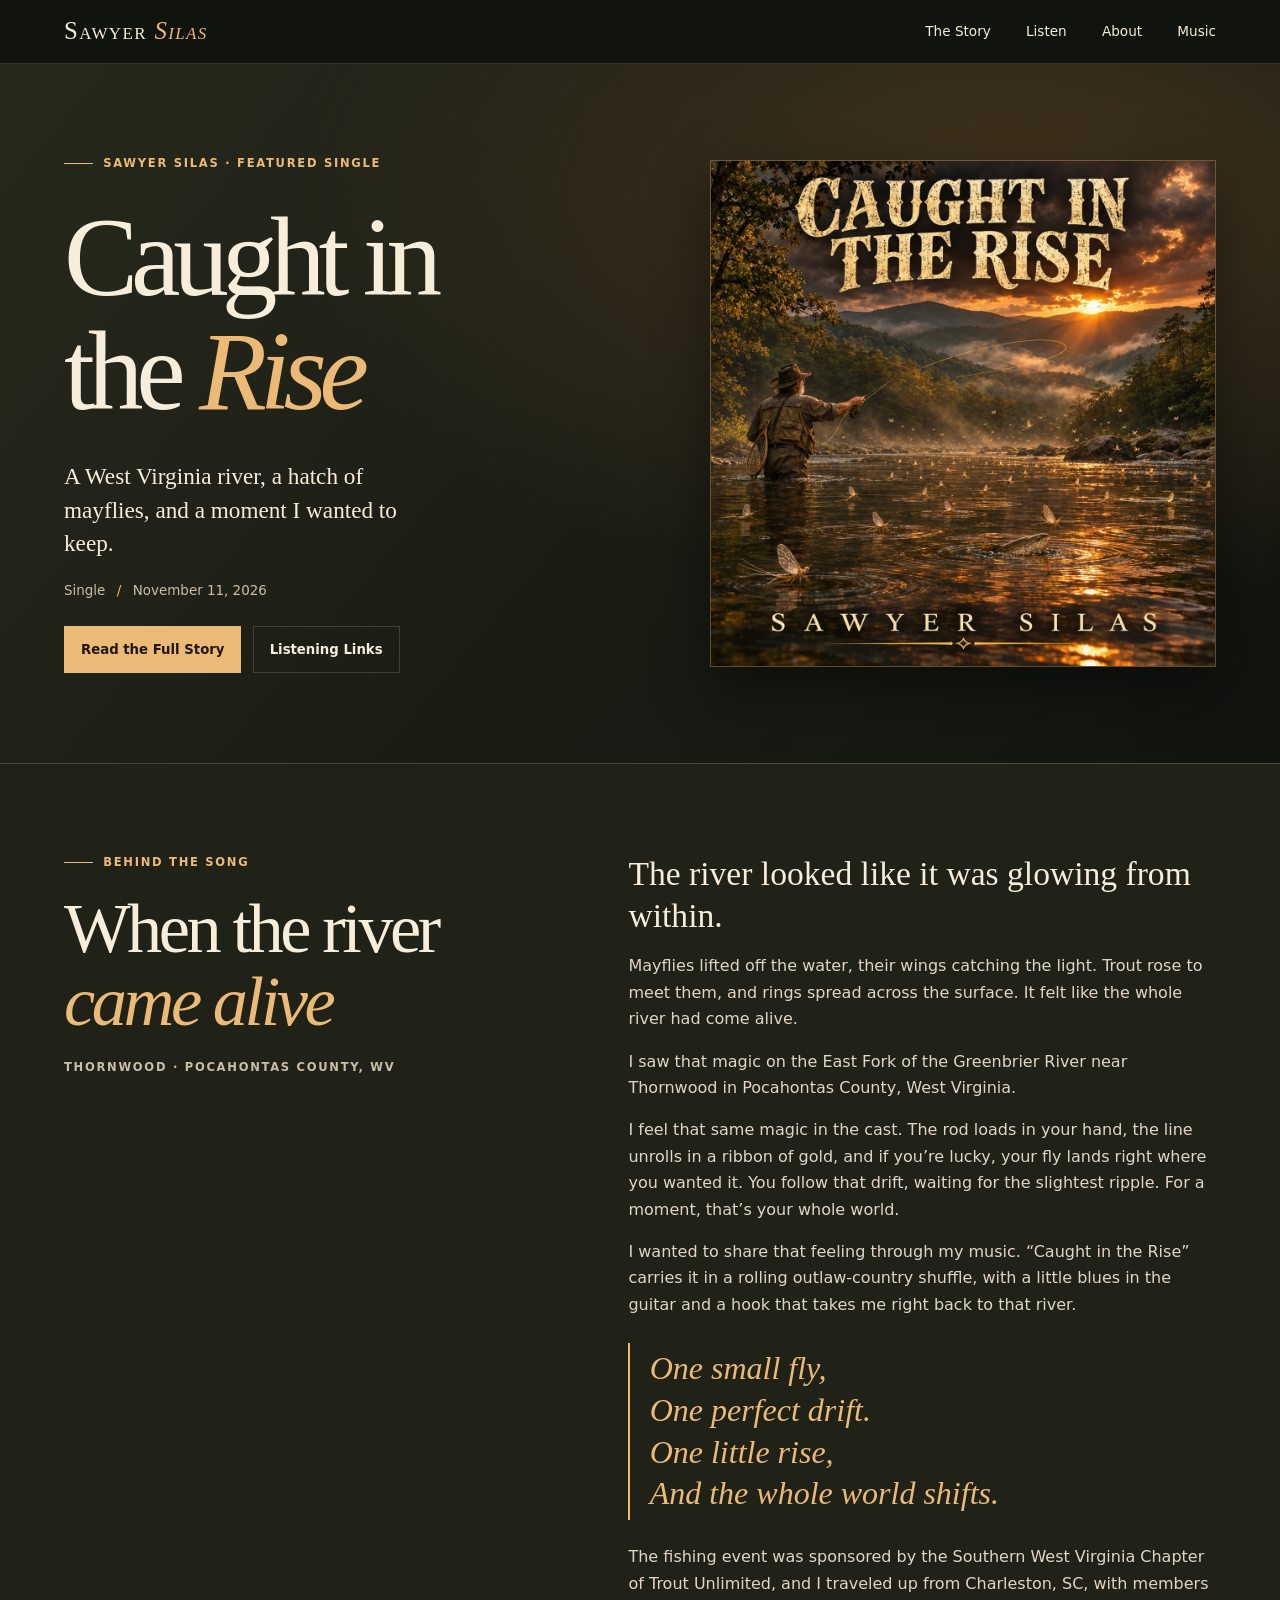
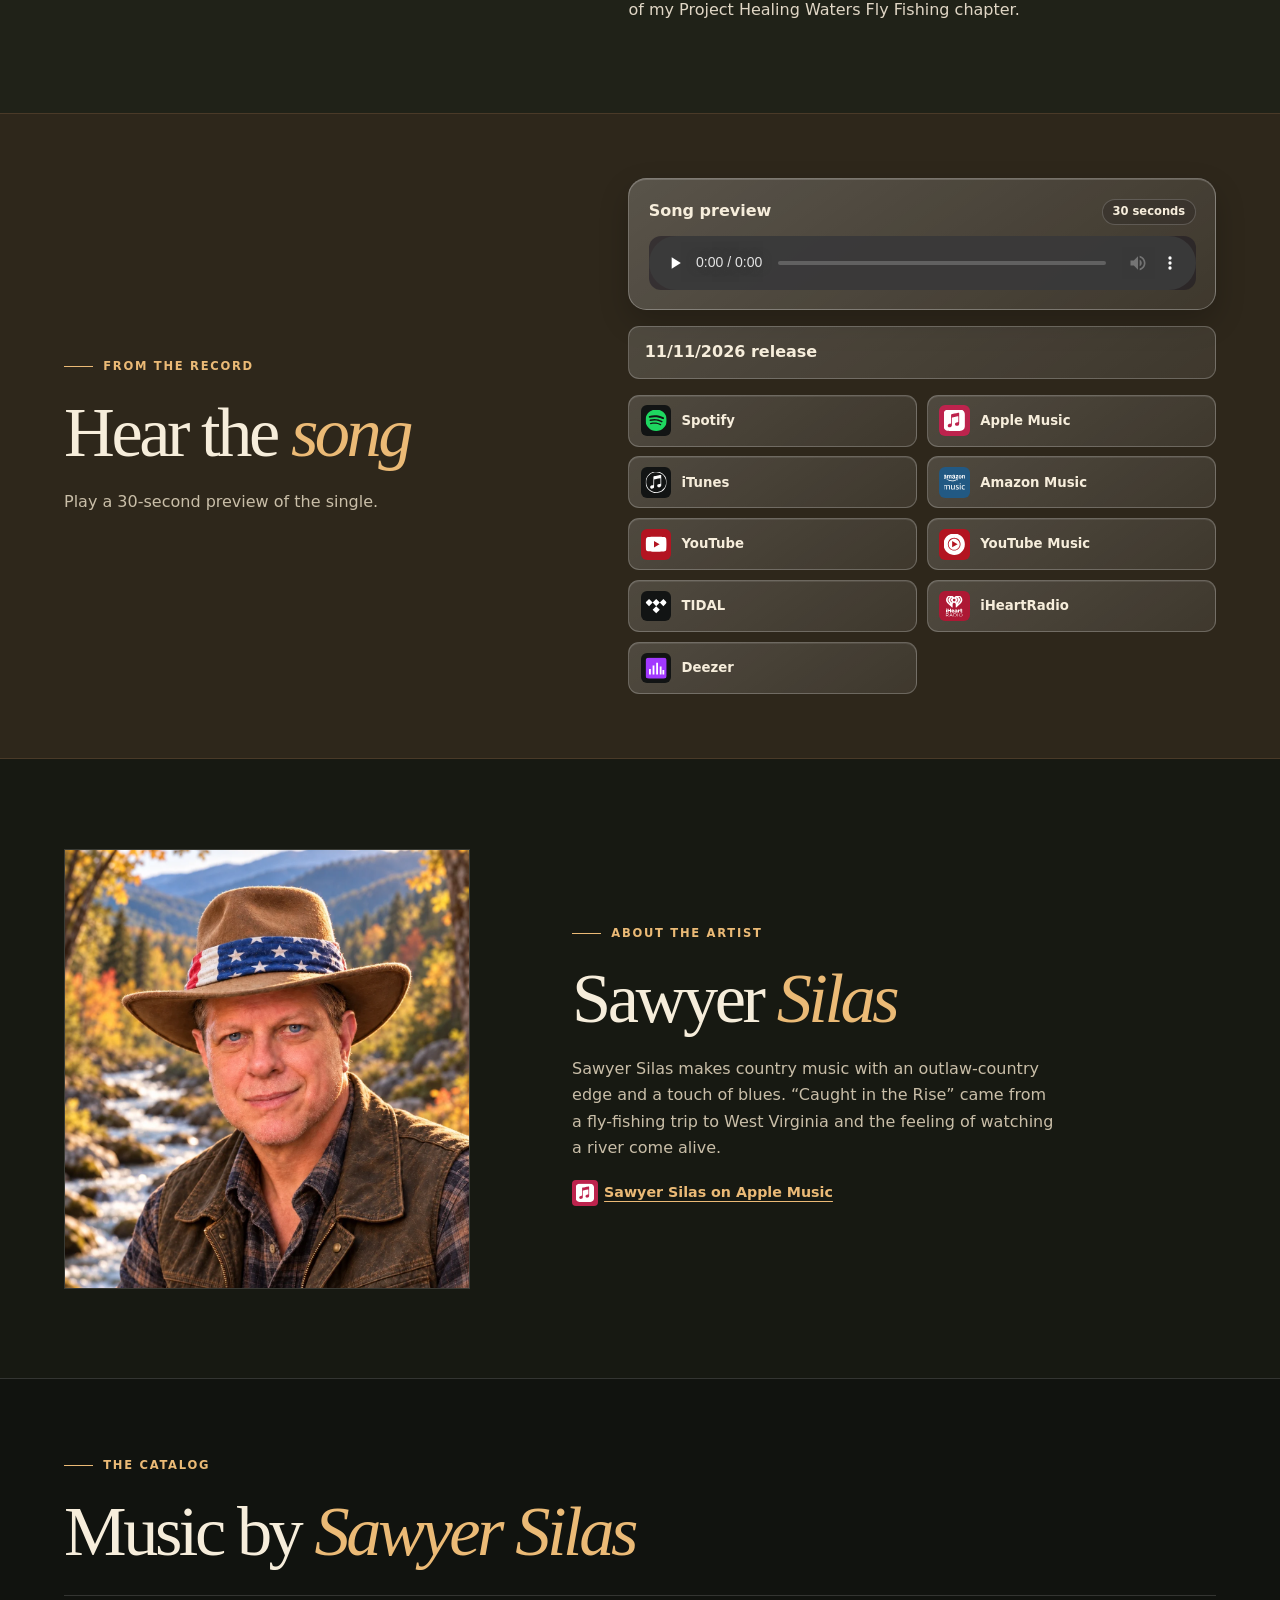
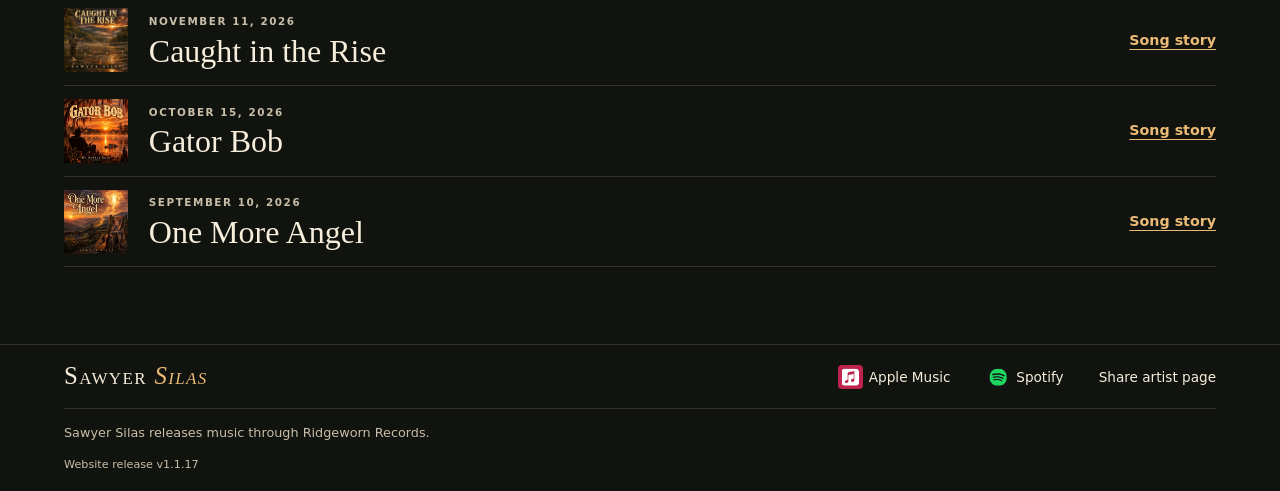
==== commit f7044436: "Add files via upload" ====
--- a/public/index.html
+++ b/public/index.html
@@ -15,8 +15,8 @@
   <meta property="og:image:alt" content="Caught in the Rise by Sawyer Silas — When the river came alive">
   <title>Sawyer Silas | Official Music</title>
   <link rel="icon" href="./assets/mark.svg" type="image/svg+xml">
-  <link rel="stylesheet" href="./styles.css?v=1.1.16">
-  <script src="./site.js?v=1.1.16" defer></script>
+  <link rel="stylesheet" href="./styles.css?v=1.1.17">
+  <script src="./site.js?v=1.1.17" defer></script>
 </head>
 <body>
   <a class="skip" href="#main">Skip to music</a>
@@ -152,7 +152,8 @@
       <span id="share-status" role="status"></span>
     </div>
     <p class="wrap label-credit">Sawyer Silas releases music through Ridgeworn Records.</p>
-    <p class="wrap site-release">Website release v1.1.16</p>
+    <p class="wrap site-release">Website release v1.1.17</p>
   </footer>
 </body>
 </html>
+
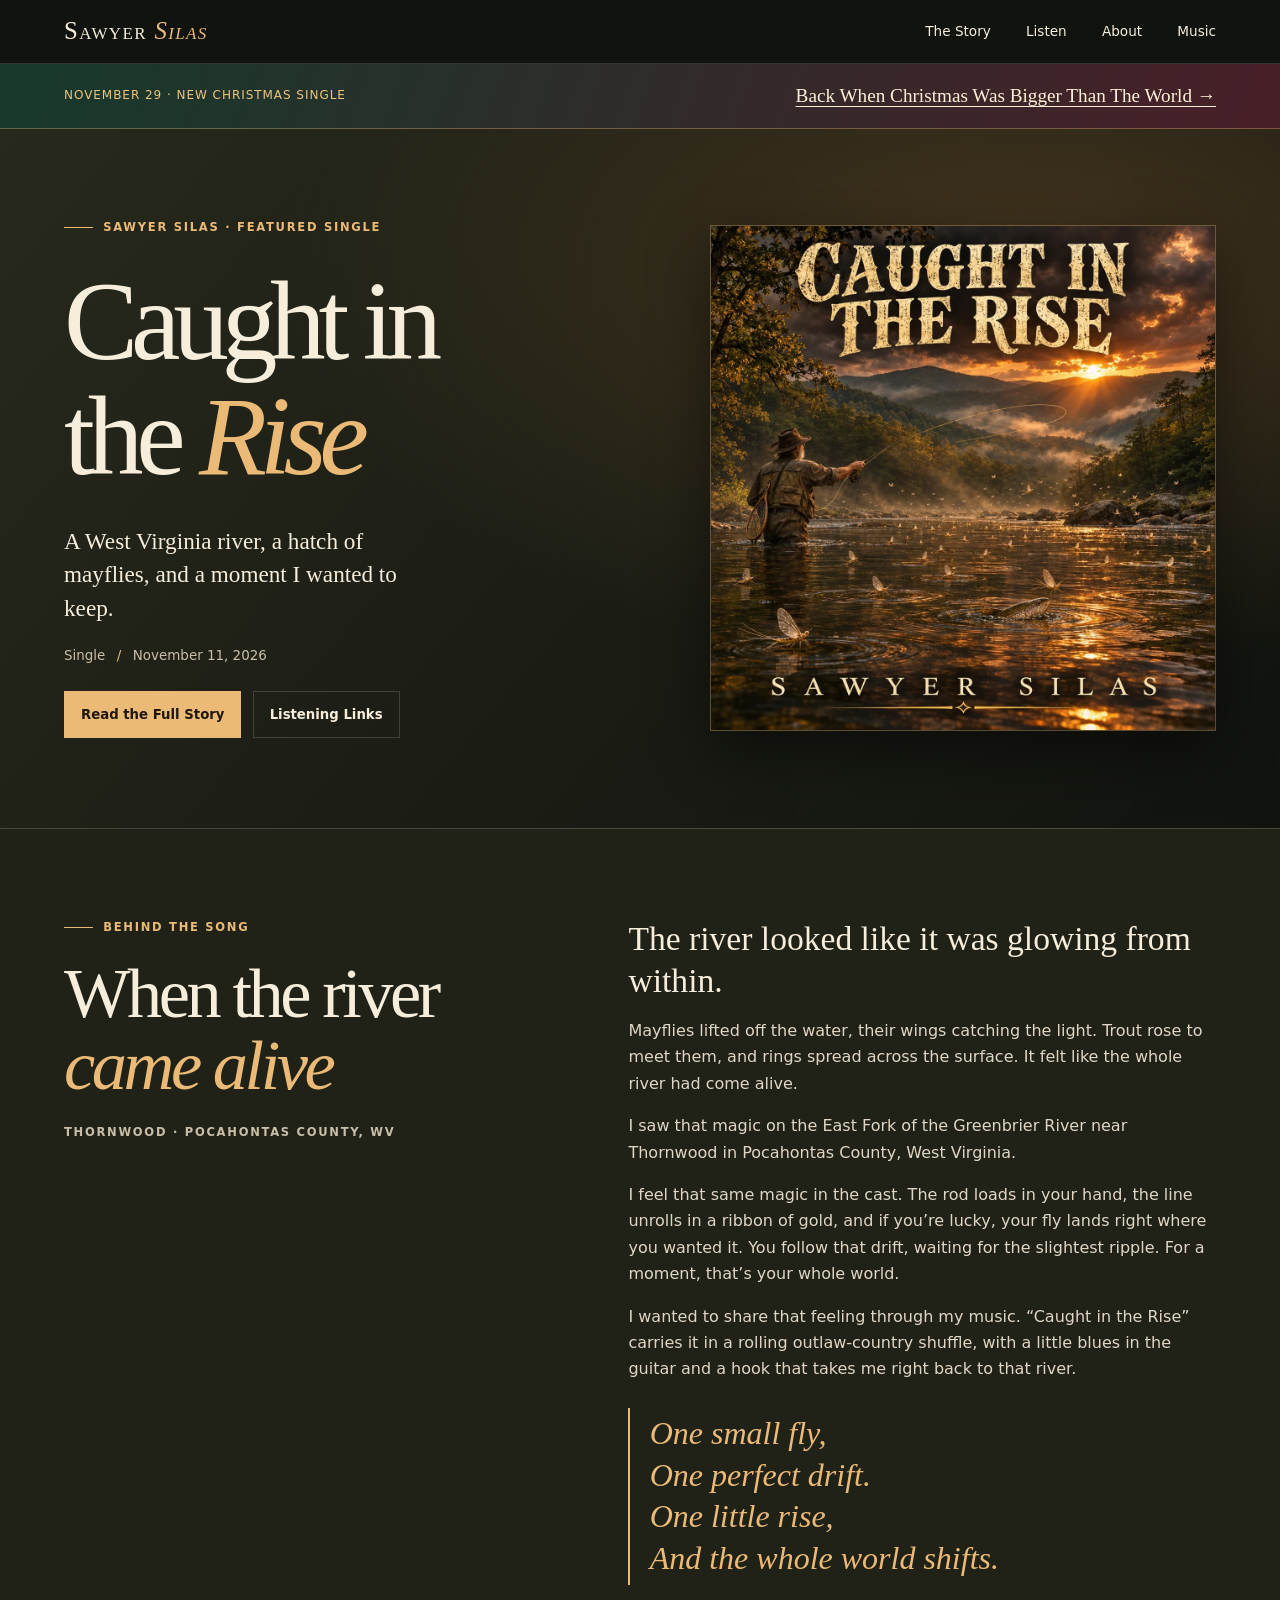
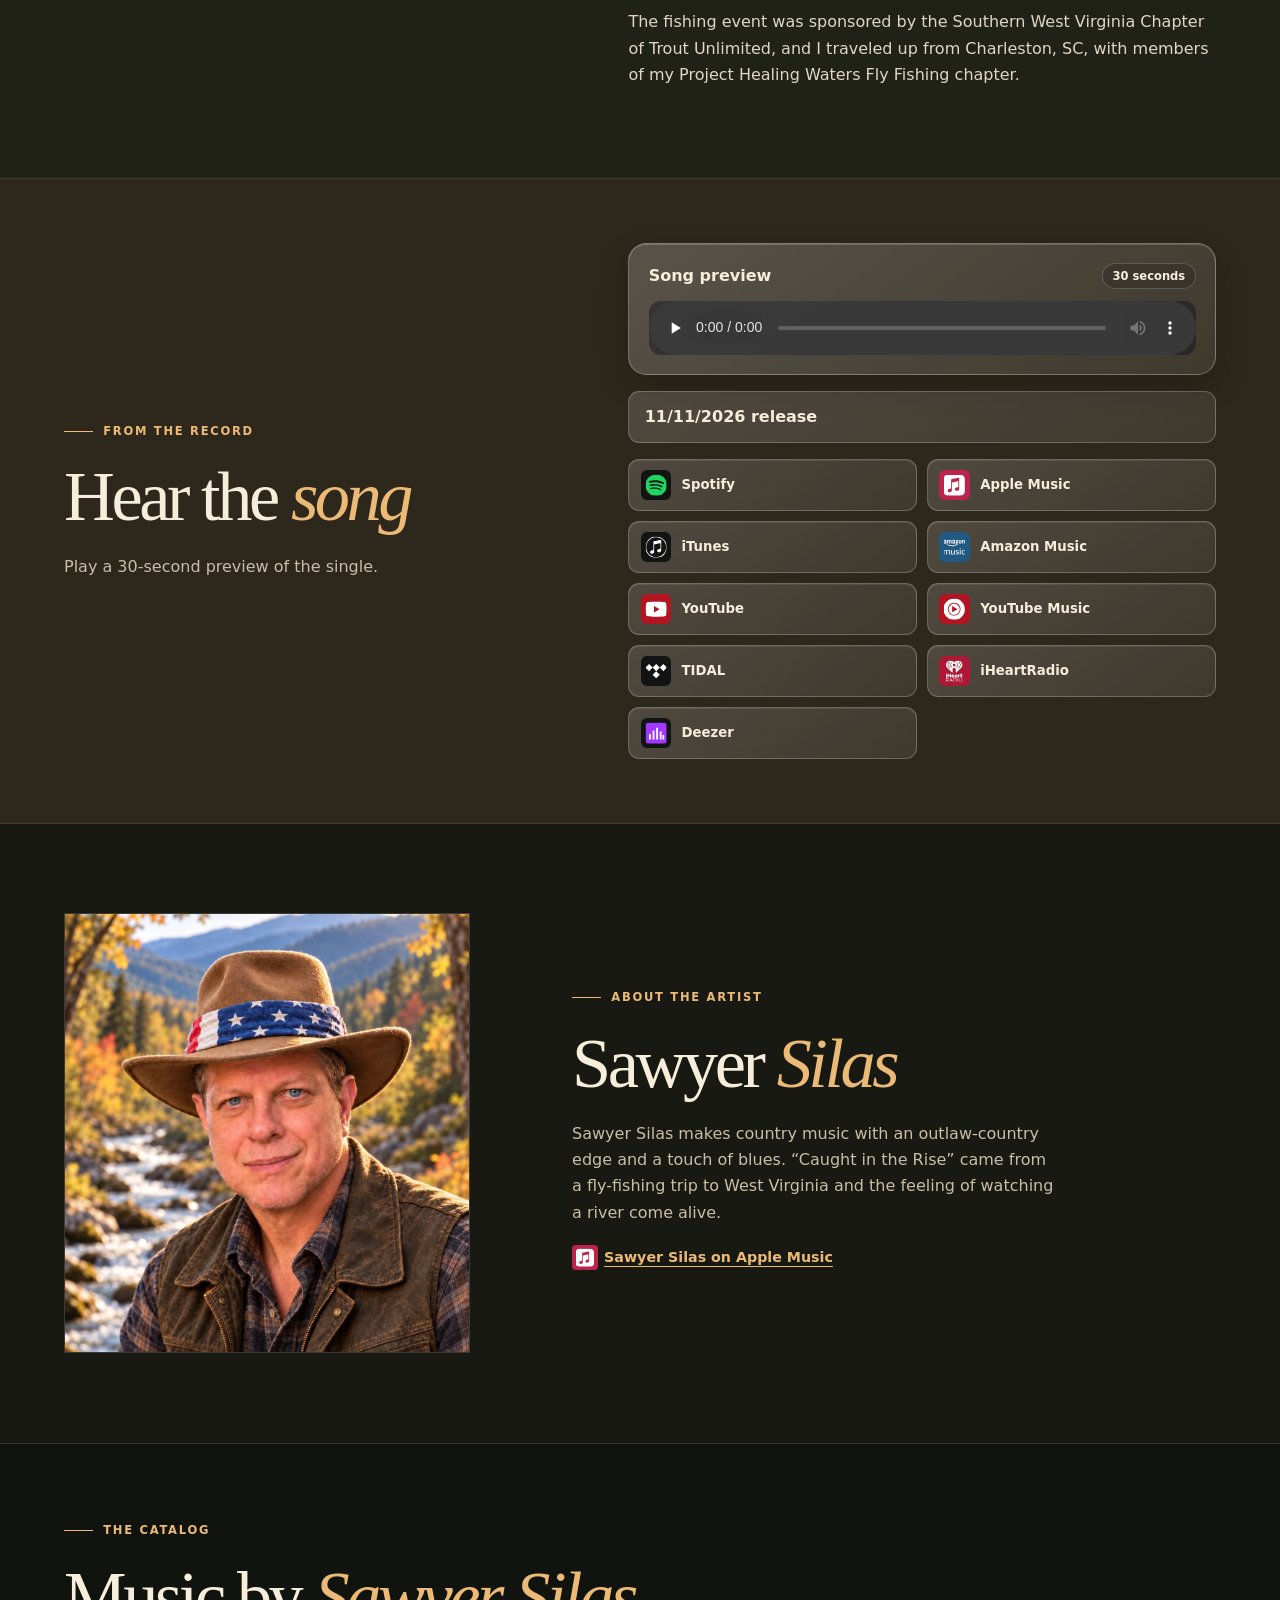
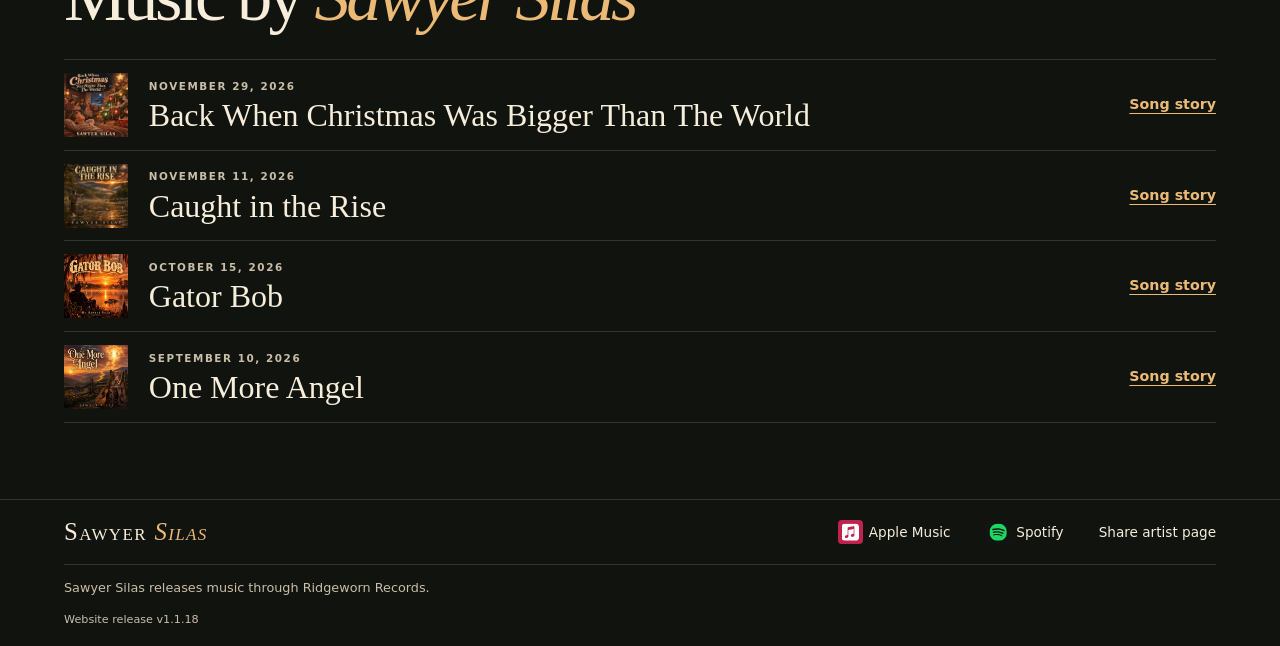
==== commit 332f2dc9: "Add Christmas single with 30-second chorus preview (v1.1.18)" ====
--- a/public/index.html
+++ b/public/index.html
@@ -15,8 +15,8 @@
   <meta property="og:image:alt" content="Caught in the Rise by Sawyer Silas — When the river came alive">
   <title>Sawyer Silas | Official Music</title>
   <link rel="icon" href="./assets/mark.svg" type="image/svg+xml">
-  <link rel="stylesheet" href="./styles.css?v=1.1.17">
-  <script src="./site.js?v=1.1.17" defer></script>
+  <link rel="stylesheet" href="./styles.css?v=1.1.18">
+  <script src="./site.js?v=1.1.18" defer></script>
 </head>
 <body>
   <a class="skip" href="#main">Skip to music</a>
@@ -32,6 +32,9 @@
     </div>
   </header>
   <main id="main">
+    <aside class="christmas-announcement" aria-label="Christmas single">
+      <div class="wrap"><span>November 29 · New Christmas single</span><a href="./songs/back-when-christmas-was-bigger-than-the-world/">Back When Christmas Was Bigger Than The World <span aria-hidden="true">→</span></a></div>
+    </aside>
     <section class="hero" aria-labelledby="release-title">
       <div class="wrap hero-inner">
         <div class="hero-copy">
@@ -122,6 +125,11 @@
         <p class="eyebrow"><span></span> The catalog</p>
         <h2 id="music-title">Music by <em>Sawyer Silas</em></h2>
         <div class="record-list" id="records">
+          <article class="record" data-title="Back When Christmas Was Bigger Than The World" data-date="2026-11-29">
+            <img src="./assets/back-when-christmas-was-bigger-than-the-world.jpg" alt="" width="64" height="64" loading="lazy">
+            <div><p class="record-date"><time datetime="2026-11-29">November 29, 2026</time></p><h3><a href="./songs/back-when-christmas-was-bigger-than-the-world/">Back When Christmas Was Bigger Than The World</a></h3></div>
+            <a class="text-link" href="./songs/back-when-christmas-was-bigger-than-the-world/#story" aria-label="Read the story behind Back When Christmas Was Bigger Than The World">Song story</a>
+          </article>
           <article class="record" data-title="Caught in the Rise" data-date="2026-11-11">
             <img src="./assets/caught-in-the-rise.webp" alt="" width="64" height="64" loading="lazy">
             <div><p class="record-date"><time datetime="2026-11-11">November 11, 2026</time></p><h3><a href="./songs/caught-in-the-rise/">Caught in the Rise</a></h3></div>
@@ -152,7 +160,7 @@
       <span id="share-status" role="status"></span>
     </div>
     <p class="wrap label-credit">Sawyer Silas releases music through Ridgeworn Records.</p>
-    <p class="wrap site-release">Website release v1.1.17</p>
+    <p class="wrap site-release">Website release v1.1.18</p>
   </footer>
 </body>
 </html>
--- a/public/styles.css
+++ b/public/styles.css
@@ -176,3 +176,20 @@
 .service-icon-wide{width:2.55em}
 .site-release{padding-bottom:1rem;color:var(--muted);font-size:.7rem}
 .credits{padding-block:1rem;background:var(--deep);border-top:1px solid var(--line);color:var(--muted);font-size:.82rem}
+
+/* Christmas single: candlelight, cranberry and evergreen. */
+.christmas-announcement{background:linear-gradient(110deg,#17392c,#481f28);border-bottom:1px solid #efc47d55;padding:1rem 0;color:#fff1d8}
+.christmas-announcement .wrap{display:flex;flex-wrap:wrap;justify-content:space-between;align-items:center;gap:.4rem 1.5rem}
+.christmas-announcement .wrap>span{font-size:.75rem;text-transform:uppercase;letter-spacing:.08em;color:#efc47d}
+.christmas-announcement a{font-family:var(--serif);font-size:1.2rem;text-decoration:underline;text-underline-offset:.2em}
+.theme-christmas{--ink:#14271f;--deep:#101d18;--cream:#fff1d8;--muted:#ddc9aa;--gold:#efc47d}
+.theme-christmas .hero{position:relative;background:radial-gradient(ellipse at 85% 15%,#77532d80,transparent 55%),linear-gradient(130deg,#17392c,#301c1d);border-bottom:1px solid #efc47d55}
+.theme-christmas h1{font-size:clamp(2.8rem,5.3vw,5.1rem);line-height:1.08;letter-spacing:-.045em}
+.theme-christmas .cover img{border:1px solid #efc47d99;box-shadow:0 0 45px #d29b3520,0 22px 55px #0008}
+.theme-christmas .story{background:linear-gradient(120deg,#1b3528,#14271f)}
+.theme-christmas .story .eyebrow::after{content:"✦";font-size:1.1rem}
+.theme-christmas .listen{background:linear-gradient(125deg,#481f28,#2c2022);border-color:#efc47d44}
+.theme-christmas .primary{border-radius:.25rem;box-shadow:0 4px 20px #0002}
+.theme-christmas .preview-panel{background:linear-gradient(145deg,#fff2d438,#fff2d412);border-color:#efc47d66}
+.theme-christmas .artist{background:#172b22}
+.theme-christmas .links-pending{margin-top:.7rem;font-size:.9rem}
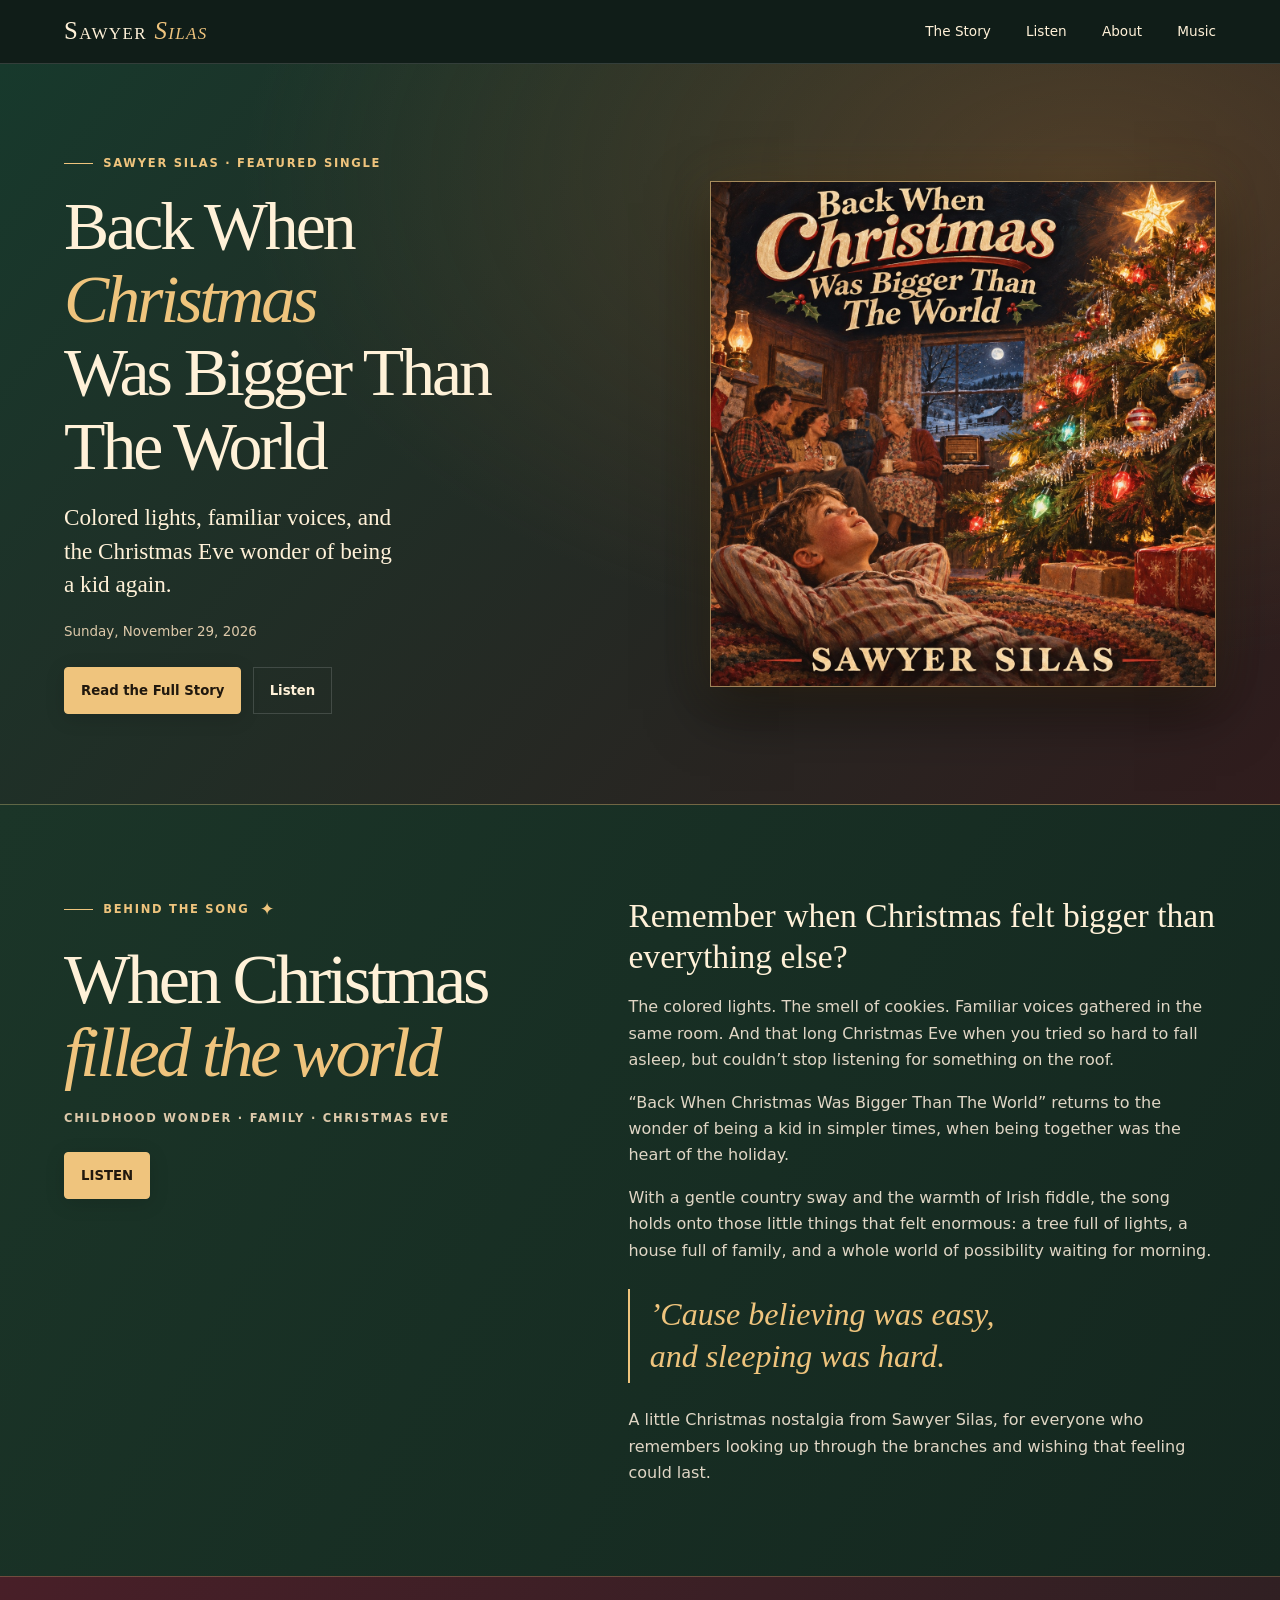
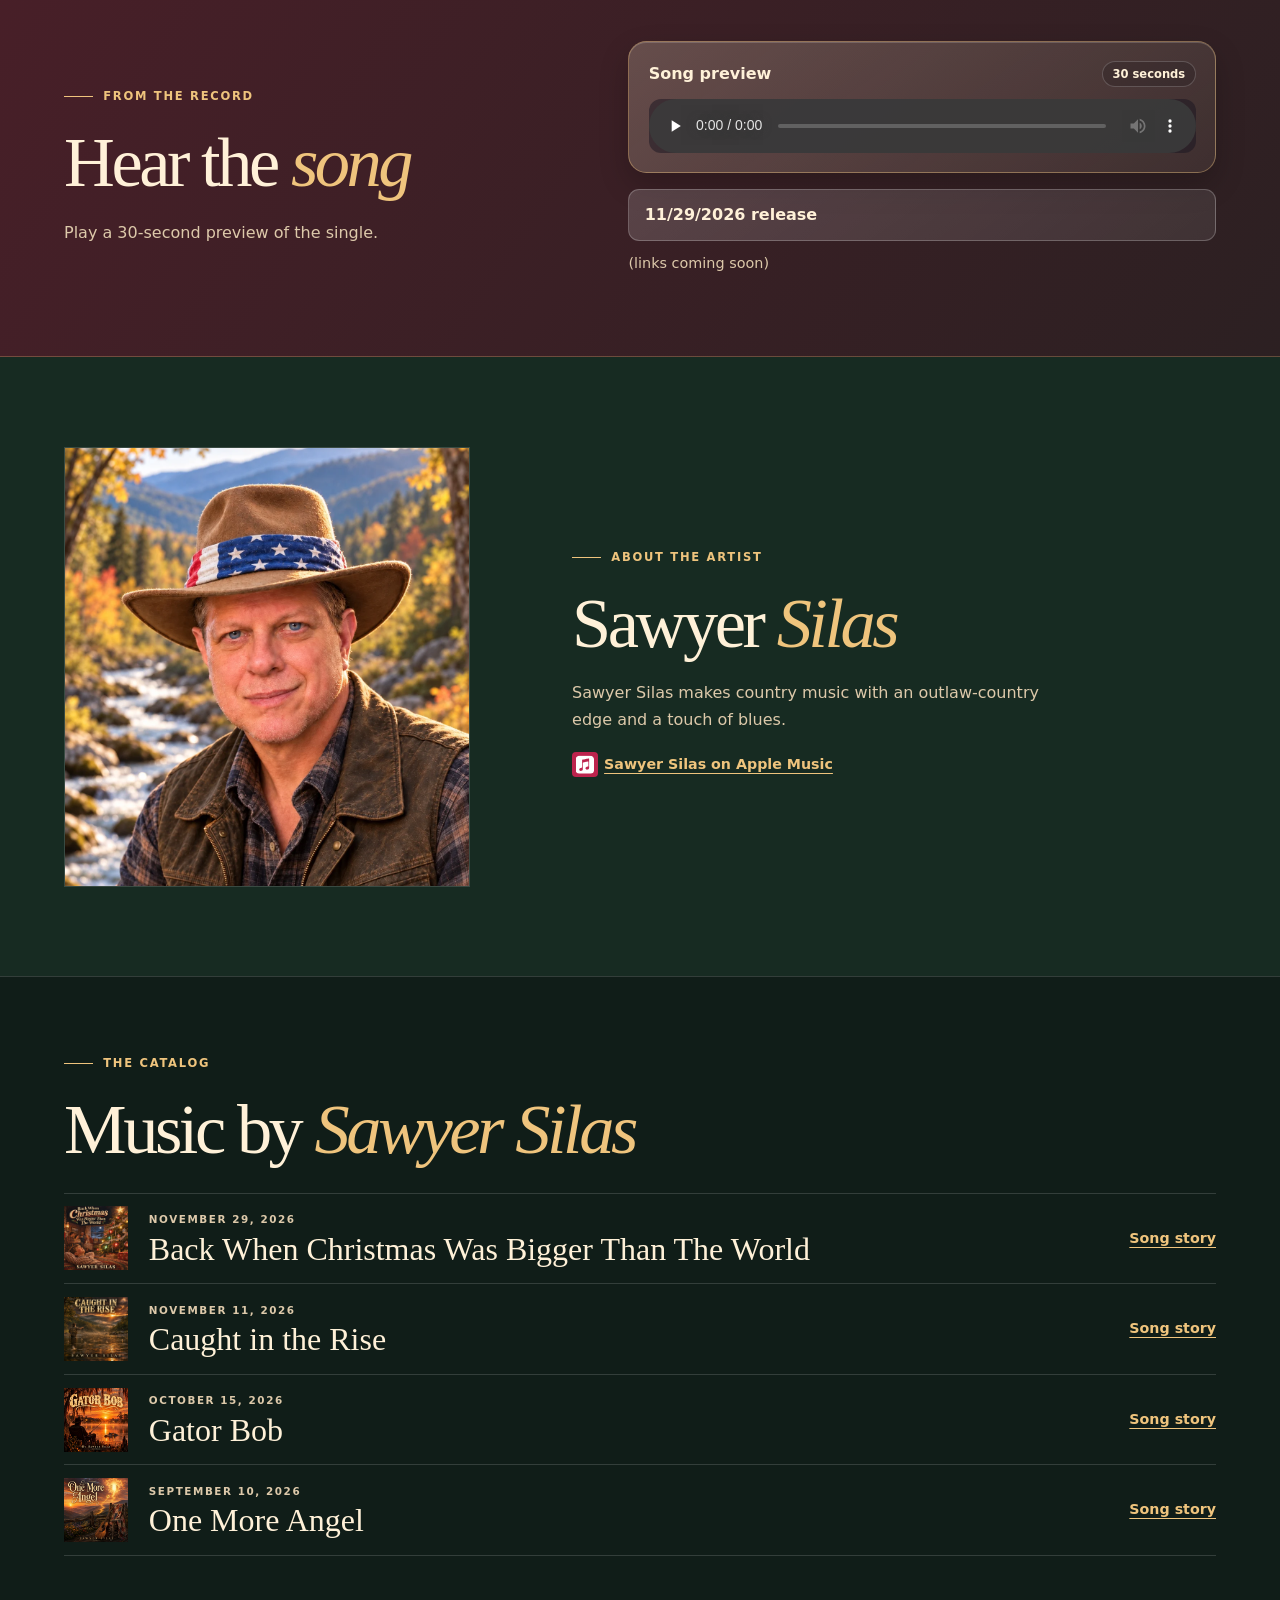
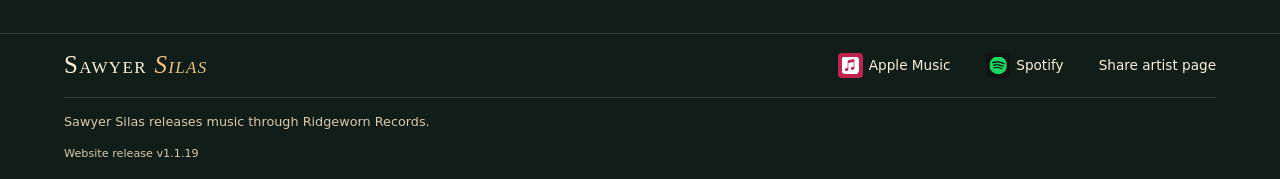
==== commit a621b805: "Feature Christmas single on artist homepage (v1.1.19)" ====
--- a/public/index.html
+++ b/public/index.html
@@ -4,21 +4,21 @@
   <meta charset="utf-8">
   <meta name="viewport" content="width=device-width, initial-scale=1">
   <meta name="theme-color" content="#171912">
-  <meta name="description" content="The official music site of Sawyer Silas. Read the story behind Caught in the Rise and explore the releases.">
+  <meta name="description" content="Sawyer Silas music on Ridgeworn Records. Discover Back When Christmas Was Bigger Than The World, hear a 30-second preview, and explore every song and story.">
   <meta property="og:type" content="website">
-  <meta property="og:title" content="Caught in the Rise | Sawyer Silas">
-  <meta property="og:description" content="A West Virginia river, a hatch of mayflies, and the story behind Caught in the Rise by Sawyer Silas.">
-  <meta property="og:image" content="./assets/caught-in-the-rise-social.jpg">
+  <meta property="og:title" content="Back When Christmas Was Bigger Than The World | Sawyer Silas">
+  <meta property="og:description" content="Colored lights, familiar voices, and the Christmas Eve wonder of being a kid again.">
+  <meta property="og:image" content="./assets/back-when-christmas-was-bigger-than-the-world.jpg">
   <meta property="og:image:type" content="image/jpeg">
-  <meta property="og:image:width" content="1200">
-  <meta property="og:image:height" content="630">
-  <meta property="og:image:alt" content="Caught in the Rise by Sawyer Silas — When the river came alive">
+  <meta property="og:image:width" content="1254">
+  <meta property="og:image:height" content="1254">
+  <meta property="og:image:alt" content="Back When Christmas Was Bigger Than The World by Sawyer Silas — When Christmas filled the whole world">
   <title>Sawyer Silas | Official Music</title>
   <link rel="icon" href="./assets/mark.svg" type="image/svg+xml">
-  <link rel="stylesheet" href="./styles.css?v=1.1.18">
-  <script src="./site.js?v=1.1.18" defer></script>
+  <link rel="stylesheet" href="./styles.css?v=1.1.19">
+  <script src="./site.js?v=1.1.19" defer></script>
 </head>
-<body>
+<body class="theme-christmas">
   <a class="skip" href="#main">Skip to music</a>
   <header class="top">
     <div class="wrap top-inner">
@@ -32,23 +32,20 @@
     </div>
   </header>
   <main id="main">
-    <aside class="christmas-announcement" aria-label="Christmas single">
-      <div class="wrap"><span>November 29 · New Christmas single</span><a href="./songs/back-when-christmas-was-bigger-than-the-world/">Back When Christmas Was Bigger Than The World <span aria-hidden="true">→</span></a></div>
-    </aside>
     <section class="hero" aria-labelledby="release-title">
       <div class="wrap hero-inner">
         <div class="hero-copy">
           <p class="eyebrow"><span></span> Sawyer Silas · Featured single</p>
-          <h1 id="release-title">Caught in<br>the <em>Rise</em></h1>
-          <p class="lede">A West Virginia river, a hatch of mayflies, and a moment I wanted to keep.</p>
-          <p class="release-date">Single <span aria-hidden="true">/</span> <time datetime="2026-11-11">November 11, 2026</time></p>
+          <h1 id="release-title">Back When<br><em>Christmas</em><br>Was Bigger Than<br>The World</h1>
+          <p class="lede">Colored lights, familiar voices, and the Christmas Eve wonder of being a kid again.</p>
+          <p class="release-date"><time datetime="2026-11-29">Sunday, November 29, 2026</time></p>
           <div class="actions">
             <a class="button primary" href="#story">Read the Full Story</a>
-            <a class="button quiet" href="#listen">Listening Links</a>
+            <a class="button quiet" href="#listen">Listen</a>
           </div>
         </div>
         <figure class="cover">
-          <img src="./assets/caught-in-the-rise.webp" alt="Caught in the Rise cover art showing a fly angler casting across a mountain river at sunset" width="1200" height="1200" fetchpriority="high">
+          <img src="./assets/back-when-christmas-was-bigger-than-the-world.jpg" alt="Painted Christmas cover: a child beneath a glowing tree while family gathers beside the fireplace" width="1254" height="1254" fetchpriority="high">
         </figure>
       </div>
     </section>
@@ -57,17 +54,17 @@
       <div class="wrap story-grid">
         <div>
           <p class="eyebrow"><span></span> Behind the song</p>
-          <h2 id="story-title">When the river<br><em>came alive</em></h2>
-          <p class="place">Thornwood · Pocahontas County, WV</p>
+          <h2 id="story-title">When Christmas<br><em>filled the world</em></h2>
+          <p class="place">Childhood wonder · Family · Christmas Eve</p>
+          <div class="actions"><a class="button primary" href="#listen">LISTEN</a></div>
         </div>
         <div class="story-copy">
-          <p class="opening">The river looked like it was glowing from within.</p>
-          <p>Mayflies lifted off the water, their wings catching the light. Trout rose to meet them, and rings spread across the surface. It felt like the whole river had come alive.</p>
-          <p>I saw that magic on the East Fork of the Greenbrier River near Thornwood in Pocahontas County, West Virginia.</p>
-          <p>I feel that same magic in the cast. The rod loads in your hand, the line unrolls in a ribbon of gold, and if you’re lucky, your fly lands right where you wanted it. You follow that drift, waiting for the slightest ripple. For a moment, that’s your whole world.</p>
-          <p>I wanted to share that feeling through my music. “Caught in the Rise” carries it in a rolling outlaw-country shuffle, with a little blues in the guitar and a hook that takes me right back to that river.</p>
-          <blockquote>One small fly,<br>One perfect drift.<br>One little rise,<br>And the whole world shifts.</blockquote>
-          <p style="margin-top:1.5rem">The fishing event was sponsored by the Southern West Virginia Chapter of Trout Unlimited, and I traveled up from Charleston, SC, with members of my Project Healing Waters Fly Fishing chapter.</p>
+          <p class="opening">Remember when Christmas felt bigger than everything else?</p>
+          <p>The colored lights. The smell of cookies. Familiar voices gathered in the same room. And that long Christmas Eve when you tried so hard to fall asleep, but couldn’t stop listening for something on the roof.</p>
+          <p>“Back When Christmas Was Bigger Than The World” returns to the wonder of being a kid in simpler times, when being together was the heart of the holiday.</p>
+          <p>With a gentle country sway and the warmth of Irish fiddle, the song holds onto those little things that felt enormous: a tree full of lights, a house full of family, and a whole world of possibility waiting for morning.</p>
+          <blockquote>’Cause believing was easy,<br>and sleeping was hard.</blockquote>
+          <p style="margin-top:1.5rem">A little Christmas nostalgia from Sawyer Silas, for everyone who remembers looking up through the branches and wishing that feeling could last.</p>
         </div>
       </div>
     </section>
@@ -85,24 +82,15 @@
               <span>Song preview</span>
               <span class="preview-length">30 seconds</span>
             </div>
-            <audio class="song-preview" controls controlslist="nodownload" preload="none" src="./assets/caught-in-the-rise-preview.m4a" aria-label="Caught in the Rise 30-second preview">
+            <audio class="song-preview" controls controlslist="nodownload" preload="none" src="./assets/back-when-christmas-was-bigger-than-the-world-preview.m4a" aria-label="Back When Christmas Was Bigger Than The World 30-second preview">
               Your browser does not support the audio player.
             </audio>
             <p class="preview-unavailable" role="status" hidden>The preview is temporarily unavailable.</p>
           </div>
           <div class="release-links" aria-live="polite">
-            <p class="release-notice"><strong><time datetime="2026-11-11">11/11/2026</time> release</strong></p>
-            <div class="service-grid" aria-label="Streaming and download services" role="group">
-              <a class="service-link button" data-service="spotify" href="https://open.spotify.com/album/2Id9x5BGFVE7SSmULL5R2o"><svg class="service-icon" aria-hidden="true" focusable="false"><use href="./assets/music-services.svg#spotify"></use></svg>Spotify</a>
-              <a class="service-link button" data-service="applemusic" href="https://music.apple.com/us/album/caught-in-the-rise-single/6832419151"><svg class="service-icon" aria-hidden="true" focusable="false"><use href="./assets/music-services.svg#applemusic"></use></svg>Apple Music</a>
-              <a class="service-link button" data-service="itunes" href="https://music.apple.com/us/album/caught-in-the-rise/6832419151?i=6832419153&amp;app=itunes"><svg class="service-icon" aria-hidden="true" focusable="false"><use href="./assets/music-services.svg#itunes"></use></svg>iTunes</a>
-              <a class="service-link button" data-service="amazonmusic" href="https://music.amazon.com/albums/B0HQYWW489?trackAsin=B0HQZ57FXM"><svg class="service-icon" aria-hidden="true" focusable="false"><use href="./assets/music-services.svg#amazonmusic"></use></svg>Amazon Music</a>
-              <a class="service-link button" data-service="youtube" href="https://www.youtube.com/watch?v=YDdz8ajWzF0"><svg class="service-icon" aria-hidden="true" focusable="false"><use href="./assets/music-services.svg#youtube"></use></svg>YouTube</a>
-              <a class="service-link button" data-service="youtubemusic" href="https://music.youtube.com/watch?v=YDdz8ajWzF0"><svg class="service-icon" aria-hidden="true" focusable="false"><use href="./assets/music-services.svg#youtubemusic"></use></svg>YouTube Music</a>
-              <a class="service-link button" data-service="tidal" href="https://tidal.com/track/577215688"><svg class="service-icon" aria-hidden="true" focusable="false"><use href="./assets/music-services.svg#tidal"></use></svg>TIDAL</a>
-              <a class="service-link button" data-service="iheartradio" href="https://www.iheart.com/artist/sawyer-silas-52206517/songs/caught-in-the-rise-446341438/"><svg class="service-icon" aria-hidden="true" focusable="false"><use href="./assets/music-services.svg#iheartradio"></use></svg>iHeartRadio</a>
-              <a class="service-link button" data-service="deezer" href="https://www.deezer.com/us/album/1142051611"><svg class="service-icon" aria-hidden="true" focusable="false"><use href="./assets/music-services.svg#deezer"></use></svg>Deezer</a>
-            </div>
+            <p class="release-notice"><strong><time datetime="2026-11-29">11/29/2026</time> release</strong></p>
+            <p class="links-pending">(links coming soon)</p>
+            <div class="service-grid" aria-label="Streaming and download services" role="group"></div>
           </div>
         </div>
       </div>
@@ -114,7 +102,7 @@
         <div>
           <p class="eyebrow"><span></span> About the artist</p>
           <h2 id="artist-title">Sawyer <em>Silas</em></h2>
-          <p>Sawyer Silas makes country music with an outlaw-country edge and a touch of blues. “Caught in the Rise” came from a fly-fishing trip to West Virginia and the feeling of watching a river come alive.</p>
+          <p>Sawyer Silas makes country music with an outlaw-country edge and a touch of blues.</p>
           <a class="service-link text-link" href="https://music.apple.com/us/artist/sawyer-silas/6808334229"><svg class="service-icon" aria-hidden="true" focusable="false"><use href="./assets/music-services.svg#applemusic"></use></svg>Sawyer Silas on Apple Music</a>
         </div>
       </div>
@@ -160,7 +148,7 @@
       <span id="share-status" role="status"></span>
     </div>
     <p class="wrap label-credit">Sawyer Silas releases music through Ridgeworn Records.</p>
-    <p class="wrap site-release">Website release v1.1.18</p>
+    <p class="wrap site-release">Website release v1.1.19</p>
   </footer>
 </body>
 </html>
